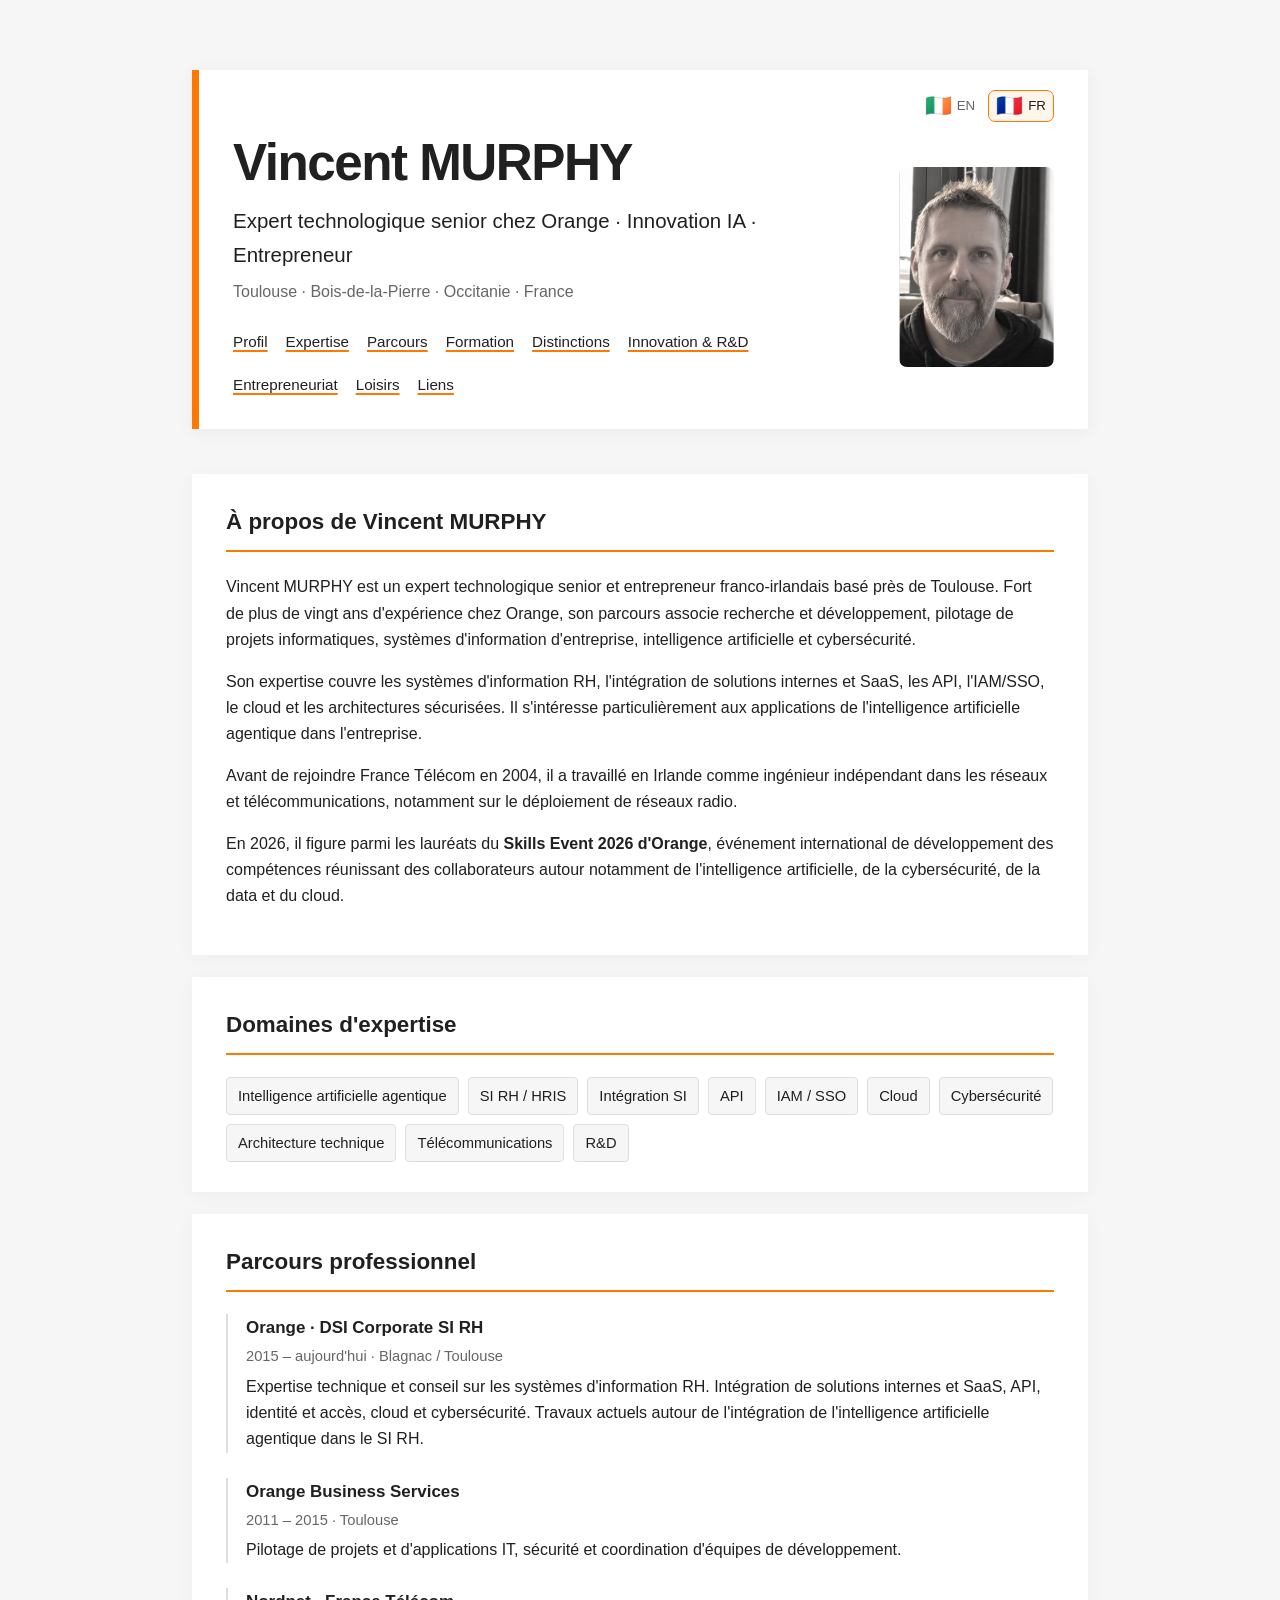
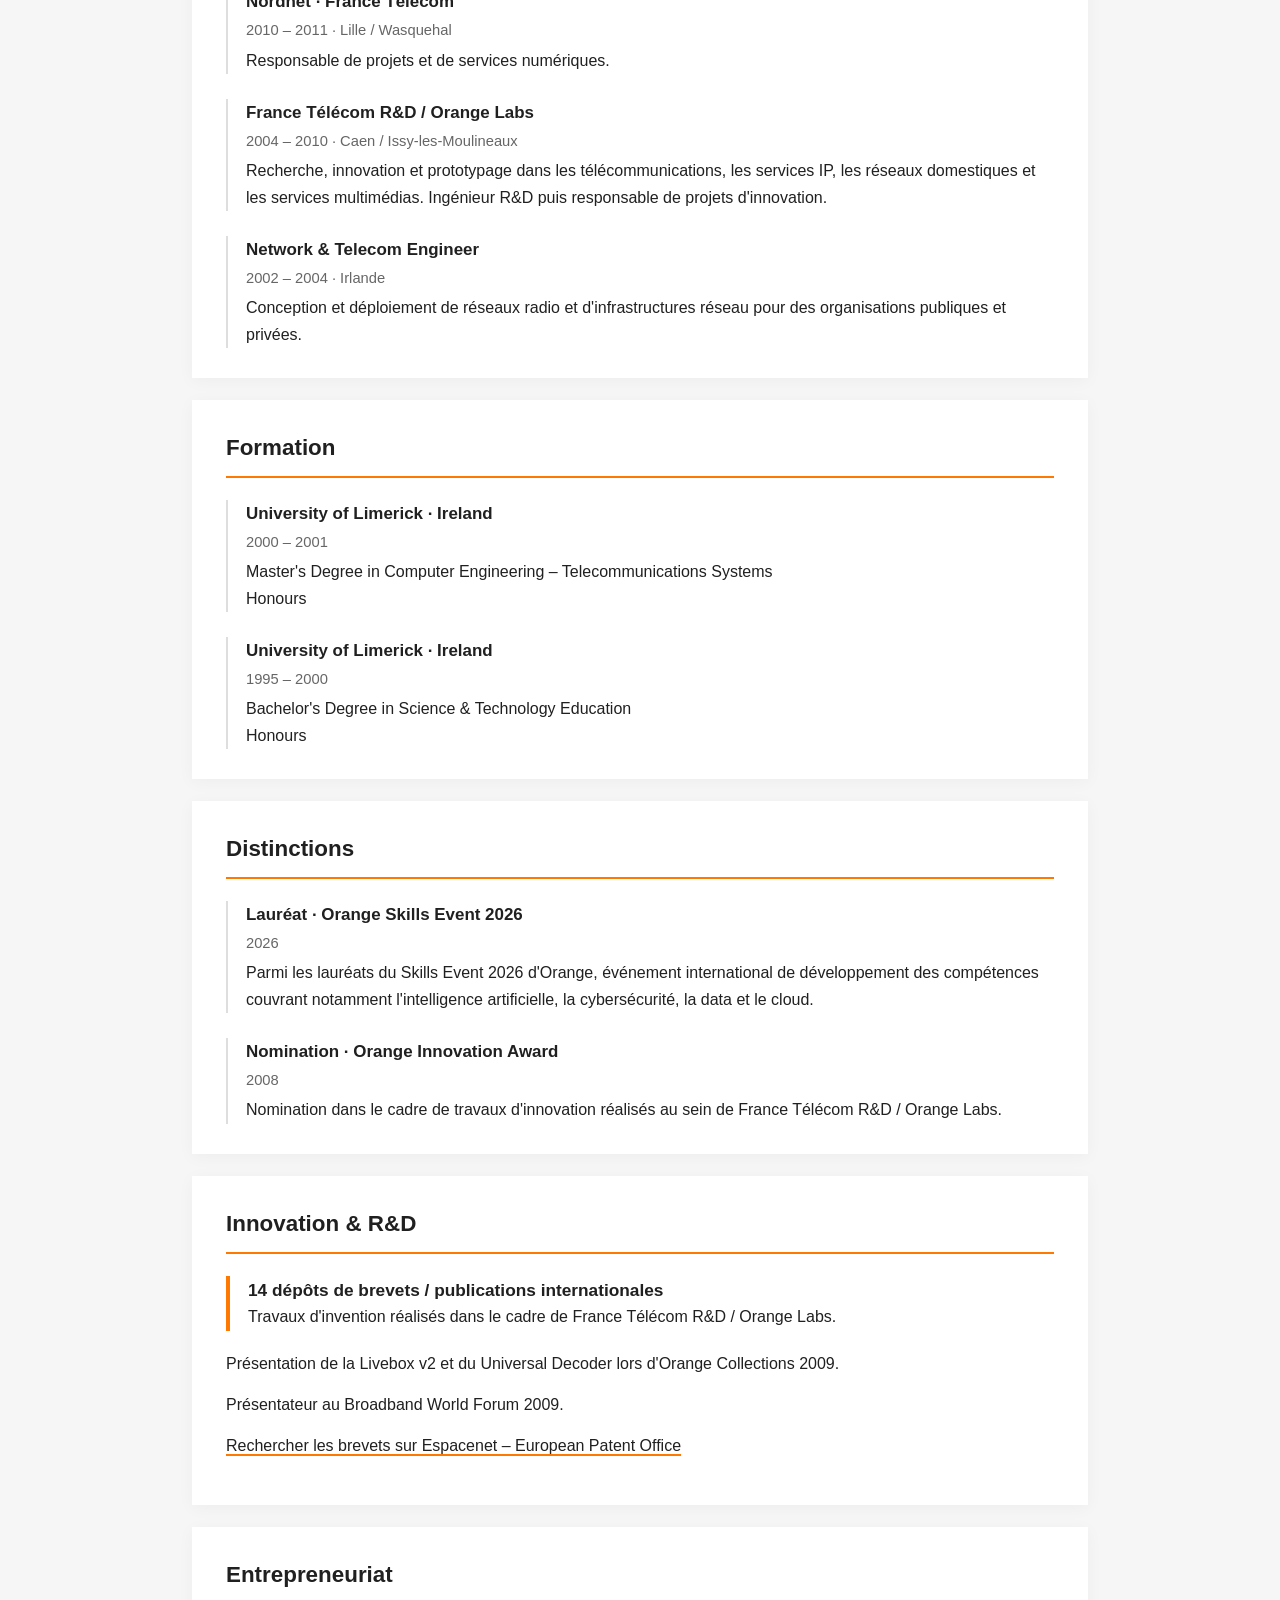
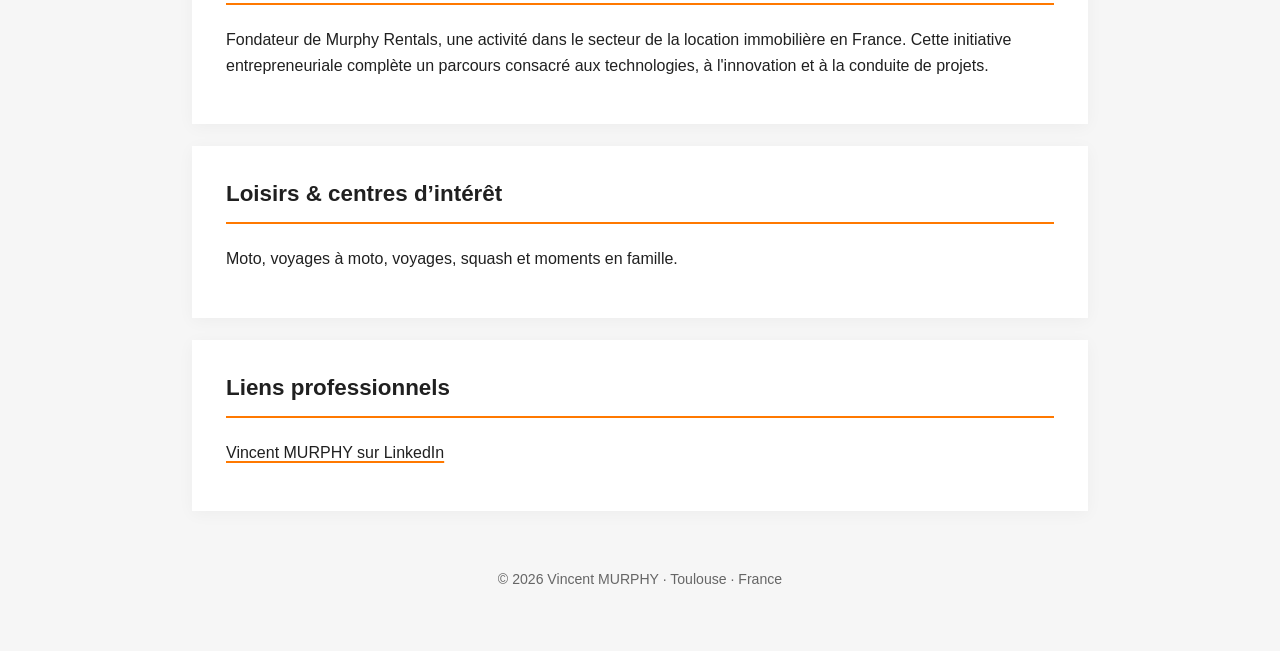
==== index.html @ 42b3a2ad "Update fmt.Println message from 'Hello' to 'Goodbye'" ====
<!DOCTYPE html>
<html lang="fr">
<head>
<meta charset="UTF-8">
<meta name="viewport" content="width=device-width, initial-scale=1.0">
<title>Vincent MURPHY | Expert technologique senior, innovation IA & entrepreneuriat</title>
<meta name="description" content="Vincent Murphy, expert technologique senior franco-irlandais chez Orange, spécialisé en IA, cybersécurité, SI RH et innovation. Fondateur de Murphy Rentals, près de Toulouse.">
<meta name="author" content="Vincent MURPHY">
<meta name="robots" content="index, follow">
<link rel="canonical" href="https://vincent-murphy.github.io/">
<meta property="og:type" content="profile">
<meta property="og:title" content="Vincent MURPHY | Expert technologique senior, innovateur IA & entrepreneur">
<meta property="og:description" content="Plus de 20 ans chez Orange : R&D, SI d'entreprise, intelligence artificielle, cybersécurité. Fondateur de Murphy Rentals.">
<meta property="og:url" content="https://vincent-murphy.github.io/">
<meta property="og:image" content="https://vincent-murphy.github.io/vincent-murphy.jpg">
<meta property="og:image:alt" content="Vincent MURPHY">
<meta property="og:locale" content="fr_FR">
<meta property="og:locale:alternate" content="en_IE">
<script type="application/ld+json">
{
  "@context":"https://schema.org",
  "@type":"ProfilePage",
  "url":"https://vincent-murphy.github.io/",
  "name":"Vincent MURPHY – Profil professionnel",
  "inLanguage":["fr","en"],
  "mainEntity":{
    "@type":"Person",
    "name":"Vincent MURPHY",
    "url":"https://vincent-murphy.github.io/",
    "image":"https://vincent-murphy.github.io/vincent-murphy.jpg",
    "description":"Expert technologique senior franco-irlandais chez Orange, spécialisé en systèmes d'information RH, IA et cybersécurité ; fondateur de Murphy Rentals.",
    "jobTitle":"Senior Expert IT – HR Information Systems",
    "worksFor":{"@type":"Organization","name":"Orange","url":"https://www.orange.com/"},
    "alumniOf":{"@type":"CollegeOrUniversity","name":"University of Limerick","url":"https://www.ul.ie/"},
    "knowsAbout":["HR Information Systems","Artificial Intelligence","Agentic AI","Cybersecurity","Identity and Access Management","Single Sign-On","Cloud","Systems Integration","Telecommunications","Research and Development","Entrepreneurship"],
    "homeLocation":{"@type":"Place","name":"Bois-de-la-Pierre, Haute-Garonne, France"},
    "sameAs":["https://www.linkedin.com/in/vincent-murphy-orange/"]
  }
}
</script>
<style>
:root{--orange:#ff7900;--text:#202020;--muted:#666;--light:#f6f6f6;--border:#dedede;--white:#fff}
*{box-sizing:border-box}html{scroll-behavior:smooth}body{margin:0;font-family:-apple-system,BlinkMacSystemFont,"Segoe UI",Roboto,Arial,Helvetica,sans-serif;color:var(--text);background:var(--light);line-height:1.65}
.page{max-width:960px;margin:0 auto;padding:70px 32px 50px}header{background:var(--white);border-left:7px solid var(--orange);padding:20px 34px 32px;margin-bottom:45px;box-shadow:0 3px 16px rgba(0,0,0,.05)}
.header-content{display:flex;align-items:center;justify-content:space-between;gap:35px}.header-text{flex:1}.profile-photo{width:155px;height:200px;object-fit:cover;object-position:center;border-radius:8px;flex-shrink:0}
h1{margin:0;font-size:3.2rem;line-height:1.05;letter-spacing:-1.5px}.headline{margin-top:15px;font-size:1.28rem;font-weight:500}.location{margin-top:7px;color:var(--muted)}nav{margin-top:24px;display:flex;flex-wrap:wrap;gap:18px}nav a{font-size:.95rem}
section{background:var(--white);padding:30px 34px;margin:22px 0;box-shadow:0 3px 16px rgba(0,0,0,.04)}h2{margin-top:0;margin-bottom:22px;font-size:1.4rem;border-bottom:2px solid var(--orange);padding-bottom:9px}p{margin:0 0 15px}
.timeline-item{margin:0 0 25px;padding-left:18px;border-left:2px solid var(--border)}.timeline-item:last-child{margin-bottom:0}.timeline-item strong{display:block;font-size:1.06rem}.date{display:block;color:var(--muted);font-size:.92rem;margin:2px 0 5px}
.tags{display:flex;flex-wrap:wrap;gap:9px}.tag{background:var(--light);border:1px solid var(--border);padding:6px 11px;border-radius:4px;font-size:.92rem}.highlight{border-left:4px solid var(--orange);padding-left:18px;margin:20px 0}.highlight strong{font-size:1.08rem}
a{color:var(--text);text-decoration:underline;text-decoration-color:var(--orange);text-decoration-thickness:2px;text-underline-offset:3px}a:hover{color:#000}footer{text-align:center;color:var(--muted);font-size:.88rem;padding:35px 0 10px}
.language-switch{display:flex;justify-content:flex-end;gap:5px;align-items:center;margin-bottom:14px}.language-switch button{border:1px solid transparent;background:transparent;border-radius:7px;padding:4px 7px;cursor:pointer;font:600 .82rem/1.5 inherit;color:var(--muted);display:flex;align-items:center;gap:5px}.language-switch button:hover{background:var(--light)}.language-switch button[aria-pressed="true"]{border-color:var(--orange);background:#fff5eb;color:var(--text)}.language-switch .flag{font-size:1.35rem;line-height:1}.language-switch button:focus-visible{outline:2px solid var(--orange);outline-offset:2px}
@media(max-width:650px){.page{padding:30px 16px}header,section{padding:25px 22px}header{padding-top:16px}.header-content{flex-direction:column-reverse;align-items:flex-start}.profile-photo{width:120px;height:155px}h1{font-size:2.35rem}.headline{font-size:1.08rem}}
</style>
</head>
<body>
<div class="page">
<header>
<div class="language-switch" role="group" aria-label="Language / Langue">
<button type="button" data-lang-button="en" aria-label="Switch to English" aria-pressed="false"><span class="flag" aria-hidden="true">🇮🇪</span> EN</button>
<button type="button" data-lang-button="fr" aria-label="Passer en français" aria-pressed="true"><span class="flag" aria-hidden="true">🇫🇷</span> FR</button>
</div>
<div class="header-content"><div class="header-text">
<h1>Vincent MURPHY</h1>
<div class="headline" data-i18n="headline">Expert technologique senior chez Orange · Innovation IA · Entrepreneur</div>
<div class="location">Toulouse · Bois-de-la-Pierre · Occitanie · France</div>
<nav aria-label="Main navigation">
<a href="#profil" data-i18n="navProfile">Profil</a><a href="#expertise" data-i18n="navExpertise">Expertise</a><a href="#parcours" data-i18n="navCareer">Parcours</a><a href="#formation" data-i18n="navEducation">Formation</a><a href="#distinctions" data-i18n="navAwards">Distinctions</a><a href="#innovation" data-i18n="navInnovation">Innovation &amp; R&amp;D</a><a href="#entrepreneuriat" data-i18n="navEntrepreneur">Entrepreneuriat</a><a href="#loisirs" data-i18n="navHobbies">Loisirs</a><a href="#liens" data-i18n="navLinks">Liens</a>
</nav></div><img src="vincent-murphy.jpg" alt="Vincent MURPHY" class="profile-photo" width="155" height="200"></div>
</header>
<section id="profil"><h2 data-i18n="profileTitle">À propos de Vincent MURPHY</h2>
<p data-i18n="profile1">Vincent MURPHY est un expert technologique senior et entrepreneur franco-irlandais basé près de Toulouse. Fort de plus de vingt ans d'expérience chez Orange, son parcours associe recherche et développement, pilotage de projets informatiques, systèmes d'information d'entreprise, intelligence artificielle et cybersécurité.</p>
<p data-i18n="profile2">Son expertise couvre les systèmes d'information RH, l'intégration de solutions internes et SaaS, les API, l'IAM/SSO, le cloud et les architectures sécurisées. Il s'intéresse particulièrement aux applications de l'intelligence artificielle agentique dans l'entreprise.</p>
<p data-i18n="profile3">Avant de rejoindre France Télécom en 2004, il a travaillé en Irlande comme ingénieur indépendant dans les réseaux et télécommunications, notamment sur le déploiement de réseaux radio.</p>
<p data-i18n="profile4">En 2026, il figure parmi les lauréats du <strong>Skills Event 2026 d'Orange</strong>, événement international de développement des compétences réunissant des collaborateurs autour notamment de l'intelligence artificielle, de la cybersécurité, de la data et du cloud.</p>
</section>
<section id="expertise"><h2 data-i18n="expertiseTitle">Domaines d'expertise</h2><div class="tags"><span class="tag" data-i18n="tagAI">Intelligence artificielle agentique</span><span class="tag">SI RH / HRIS</span><span class="tag" data-i18n="tagIntegration">Intégration SI</span><span class="tag">API</span><span class="tag">IAM / SSO</span><span class="tag">Cloud</span><span class="tag" data-i18n="tagCyber">Cybersécurité</span><span class="tag" data-i18n="tagArchitecture">Architecture technique</span><span class="tag" data-i18n="tagTelecom">Télécommunications</span><span class="tag">R&amp;D</span></div></section>
<section id="parcours"><h2 data-i18n="careerTitle">Parcours professionnel</h2>
<div class="timeline-item"><strong>Orange · DSI Corporate SI RH</strong><span class="date" data-i18n="job1Date">2015 – aujourd'hui · Blagnac / Toulouse</span><span data-i18n="job1">Expertise technique et conseil sur les systèmes d'information RH. Intégration de solutions internes et SaaS, API, identité et accès, cloud et cybersécurité. Travaux actuels autour de l'intégration de l'intelligence artificielle agentique dans le SI RH.</span></div>
<div class="timeline-item"><strong>Orange Business Services</strong><span class="date">2011 – 2015 · Toulouse</span><span data-i18n="job2">Pilotage de projets et d'applications IT, sécurité et coordination d'équipes de développement.</span></div>
<div class="timeline-item"><strong>Nordnet · France Télécom</strong><span class="date">2010 – 2011 · Lille / Wasquehal</span><span data-i18n="job3">Responsable de projets et de services numériques.</span></div>
<div class="timeline-item"><strong>France Télécom R&amp;D / Orange Labs</strong><span class="date">2004 – 2010 · Caen / Issy-les-Moulineaux</span><span data-i18n="job4">Recherche, innovation et prototypage dans les télécommunications, les services IP, les réseaux domestiques et les services multimédias. Ingénieur R&amp;D puis responsable de projets d'innovation.</span></div>
<div class="timeline-item"><strong>Network &amp; Telecom Engineer</strong><span class="date" data-i18n="job5Date">2002 – 2004 · Irlande</span><span data-i18n="job5">Conception et déploiement de réseaux radio et d'infrastructures réseau pour des organisations publiques et privées.</span></div>
</section>
<section id="formation"><h2 data-i18n="educationTitle">Formation</h2><div class="timeline-item"><strong>University of Limerick · Ireland</strong><span class="date">2000 – 2001</span>Master's Degree in Computer Engineering – Telecommunications Systems<br>Honours</div><div class="timeline-item"><strong>University of Limerick · Ireland</strong><span class="date">1995 – 2000</span>Bachelor's Degree in Science &amp; Technology Education<br>Honours</div></section>
<section id="distinctions"><h2 data-i18n="awardsTitle">Distinctions</h2><div class="timeline-item"><strong data-i18n="award1Title">Lauréat · Orange Skills Event 2026</strong><span class="date">2026</span><span data-i18n="award1">Parmi les lauréats du Skills Event 2026 d'Orange, événement international de développement des compétences couvrant notamment l'intelligence artificielle, la cybersécurité, la data et le cloud.</span></div><div class="timeline-item"><strong data-i18n="award2Title">Nomination · Orange Innovation Award</strong><span class="date">2008</span><span data-i18n="award2">Nomination dans le cadre de travaux d'innovation réalisés au sein de France Télécom R&amp;D / Orange Labs.</span></div></section>
<section id="innovation"><h2 data-i18n="innovationTitle">Innovation &amp; R&amp;D</h2><div class="highlight"><strong data-i18n="patentTitle">14 dépôts de brevets / publications internationales</strong><p data-i18n="patentText">Travaux d'invention réalisés dans le cadre de France Télécom R&amp;D / Orange Labs.</p></div><p data-i18n="innovation1">Présentation de la Livebox v2 et du Universal Decoder lors d'Orange Collections 2009.</p><p data-i18n="innovation2">Présentateur au Broadband World Forum 2009.</p><p><a href="https://worldwide.espacenet.com/" target="_blank" rel="noopener noreferrer" data-i18n="patentLink">Rechercher les brevets sur Espacenet – European Patent Office</a></p></section>
<section id="entrepreneuriat"><h2 data-i18n="entrepreneurTitle">Entrepreneuriat</h2><p data-i18n="entrepreneurText">Fondateur de Murphy Rentals, une activité dans le secteur de la location immobilière en France. Cette initiative entrepreneuriale complète un parcours consacré aux technologies, à l'innovation et à la conduite de projets.</p></section>
<section id="loisirs"><h2 data-i18n="hobbiesTitle">Loisirs &amp; centres d’intérêt</h2><p data-i18n="hobbiesText">Moto, voyages à moto, voyages, squash et moments en famille.</p></section>
<section id="liens"><h2 data-i18n="linksTitle">Liens professionnels</h2><p><a href="https://www.linkedin.com/in/vincent-murphy-orange/" target="_blank" rel="me noopener noreferrer" data-i18n="linkedin">Vincent MURPHY sur LinkedIn</a></p></section>
<footer>© 2026 Vincent MURPHY · Toulouse · France</footer>
</div>
<script>
const translations={
fr:{
pageTitle:"Vincent MURPHY | Expert technologique senior, innovation IA & entrepreneuriat",description:"Vincent Murphy, expert technologique senior franco-irlandais chez Orange, spécialisé en IA, cybersécurité, SI RH et innovation. Fondateur de Murphy Rentals, près de Toulouse.",
headline:"Expert technologique senior chez Orange · Innovation IA · Entrepreneur",navProfile:"Profil",navExpertise:"Expertise",navCareer:"Parcours",navEducation:"Formation",navAwards:"Distinctions",navInnovation:"Innovation & R&D",navEntrepreneur:"Entrepreneuriat",navHobbies:"Loisirs",navLinks:"Liens",
profileTitle:"À propos de Vincent MURPHY",profile1:"Vincent MURPHY est un expert technologique senior et entrepreneur franco-irlandais basé près de Toulouse. Fort de plus de vingt ans d'expérience chez Orange, son parcours associe recherche et développement, pilotage de projets informatiques, systèmes d'information d'entreprise, intelligence artificielle et cybersécurité.",profile2:"Son expertise couvre les systèmes d'information RH, l'intégration de solutions internes et SaaS, les API, l'IAM/SSO, le cloud et les architectures sécurisées. Il s'intéresse particulièrement aux applications de l'intelligence artificielle agentique dans l'entreprise.",profile3:"Avant de rejoindre France Télécom en 2004, il a travaillé en Irlande comme ingénieur indépendant dans les réseaux et télécommunications, notamment sur le déploiement de réseaux radio.",profile4:"En 2026, il figure parmi les lauréats du <strong>Skills Event 2026 d'Orange</strong>, événement international de développement des compétences réunissant des collaborateurs autour notamment de l'intelligence artificielle, de la cybersécurité, de la data et du cloud.",
expertiseTitle:"Domaines d'expertise",tagAI:"Intelligence artificielle agentique",tagIntegration:"Intégration SI",tagCyber:"Cybersécurité",tagArchitecture:"Architecture technique",tagTelecom:"Télécommunications",
careerTitle:"Parcours professionnel",job1Date:"2015 – aujourd'hui · Blagnac / Toulouse",job1:"Expertise technique et conseil sur les systèmes d'information RH. Intégration de solutions internes et SaaS, API, identité et accès, cloud et cybersécurité. Travaux actuels autour de l'intégration de l'intelligence artificielle agentique dans le SI RH.",job2:"Pilotage de projets et d'applications IT, sécurité et coordination d'équipes de développement.",job3:"Responsable de projets et de services numériques.",job4:"Recherche, innovation et prototypage dans les télécommunications, les services IP, les réseaux domestiques et les services multimédias. Ingénieur R&D puis responsable de projets d'innovation.",job5Date:"2002 – 2004 · Irlande",job5:"Conception et déploiement de réseaux radio et d'infrastructures réseau pour des organisations publiques et privées.",
educationTitle:"Formation",awardsTitle:"Distinctions",award1Title:"Lauréat · Orange Skills Event 2026",award1:"Parmi les lauréats du Skills Event 2026 d'Orange, événement international de développement des compétences couvrant notamment l'intelligence artificielle, la cybersécurité, la data et le cloud.",award2Title:"Nomination · Orange Innovation Award",award2:"Nomination dans le cadre de travaux d'innovation réalisés au sein de France Télécom R&D / Orange Labs.",innovationTitle:"Innovation & R&D",patentTitle:"14 dépôts de brevets / publications internationales",patentText:"Travaux d'invention réalisés dans le cadre de France Télécom R&D / Orange Labs.",innovation1:"Présentation de la Livebox v2 et du Universal Decoder lors d'Orange Collections 2009.",innovation2:"Présentateur au Broadband World Forum 2009.",patentLink:"Rechercher les brevets sur Espacenet – European Patent Office",entrepreneurTitle:"Entrepreneuriat",entrepreneurText:"Fondateur de Murphy Rentals, une activité dans le secteur de la location immobilière en France. Cette initiative entrepreneuriale complète un parcours consacré aux technologies, à l'innovation et à la conduite de projets.",hobbiesTitle:"Loisirs & centres d’intérêt",hobbiesText:"Moto, voyages à moto, voyages, squash et moments en famille.",linksTitle:"Liens professionnels",linkedin:"Vincent MURPHY sur LinkedIn"
},
en:{
pageTitle:"Vincent MURPHY | Senior Technology Expert, AI Innovator & Entrepreneur",description:"Vincent Murphy, Franco-Irish senior technology expert at Orange, specialising in AI, cybersecurity, enterprise HR systems and innovation. Founder of Murphy Rentals near Toulouse, France.",
headline:"Senior Technology Expert at Orange · AI Innovator · Entrepreneur",navProfile:"Profile",navExpertise:"Expertise",navCareer:"Career",navEducation:"Education",navAwards:"Awards",navInnovation:"Innovation & R&D",navEntrepreneur:"Entrepreneurship",navHobbies:"Hobbies",navLinks:"Links",
profileTitle:"About Vincent MURPHY",profile1:"Vincent MURPHY is a Franco-Irish senior technology expert and entrepreneur based near Toulouse, France. With over 20 years of experience at Orange, his career spans research and development, IT project leadership, enterprise information systems, artificial intelligence and cybersecurity.",profile2:"His expertise covers HR information systems, internal and SaaS integrations, APIs, IAM/SSO, cloud and secure architectures. He has a particular interest in enterprise applications of agentic artificial intelligence.",profile3:"Before joining France Télécom in 2004, he worked in Ireland as an independent network and telecommunications engineer, notably deploying radio networks.",profile4:"In 2026, he was among the award recipients at <strong>Orange's Skills Event 2026</strong>, an international skills development event focused on areas including artificial intelligence, cybersecurity, data and cloud technologies.",
expertiseTitle:"Areas of expertise",tagAI:"Agentic artificial intelligence",tagIntegration:"Systems integration",tagCyber:"Cybersecurity",tagArchitecture:"Technical architecture",tagTelecom:"Telecommunications",
careerTitle:"Professional experience",job1Date:"2015 – present · Blagnac / Toulouse",job1:"Technical expertise and consulting in HR information systems. Integration of internal and SaaS solutions, APIs, identity and access management, cloud and cybersecurity. Current work focuses on integrating agentic artificial intelligence into HR information systems.",job2:"Management of IT projects and applications, security and coordination of development teams.",job3:"Management of digital projects and services.",job4:"Research, innovation and prototyping in telecommunications, IP services, home networks and multimedia services. R&D engineer, then innovation project manager.",job5Date:"2002 – 2004 · Ireland",job5:"Design and deployment of radio networks and network infrastructure for public- and private-sector organisations.",
educationTitle:"Education",awardsTitle:"Awards and recognition",award1Title:"Award recipient · Orange Skills Event 2026",award1:"Among the award recipients at Orange Skills Event 2026, an international skills development event covering artificial intelligence, cybersecurity, data and cloud technologies.",award2Title:"Nominee · Orange Innovation Award",award2:"Nominated for innovation work carried out at France Télécom R&D / Orange Labs.",innovationTitle:"Innovation & R&D",patentTitle:"14 patent filings / international publications",patentText:"Invention work undertaken at France Télécom R&D / Orange Labs.",innovation1:"Presented Livebox v2 and the Universal Decoder at Orange Collections 2009.",innovation2:"Presenter at Broadband World Forum 2009.",patentLink:"Search patents on Espacenet – European Patent Office",entrepreneurTitle:"Entrepreneurship",entrepreneurText:"Founder of Murphy Rentals, a property rental business in France. This entrepreneurial initiative complements a career in technology, innovation and project leadership.",hobbiesTitle:"Hobbies & Interests",hobbiesText:"Motorcycling, motorcycle touring, travel, squash and family time.",linksTitle:"Professional links",linkedin:"Vincent MURPHY on LinkedIn"
}};
function setLanguage(lang){if(!Object.prototype.hasOwnProperty.call(translations,lang))lang='fr';const t=translations[lang];document.documentElement.lang=lang;document.title=t.pageTitle;document.querySelector('meta[name="description"]').setAttribute('content',t.description);document.querySelector('meta[property="og:title"]').setAttribute('content',t.pageTitle);document.querySelector('meta[property="og:description"]').setAttribute('content',t.description);document.querySelector('meta[property="og:locale"]').setAttribute('content',lang==='fr'?'fr_FR':'en_IE');document.querySelectorAll('[data-i18n]').forEach(el=>{const key=el.dataset.i18n;if(Object.prototype.hasOwnProperty.call(t,key)){if(key==='profile4')el.innerHTML=t[key];else el.textContent=t[key]}});document.querySelectorAll('[data-lang-button]').forEach(button=>button.setAttribute('aria-pressed',String(button.dataset.langButton===lang)));try{localStorage.setItem('vincent-site-language',lang)}catch(_){}}
document.querySelectorAll('[data-lang-button]').forEach(button=>button.addEventListener('click',()=>setLanguage(button.dataset.langButton)));
let savedLanguage='fr';try{savedLanguage=localStorage.getItem('vincent-site-language')||'fr'}catch(_){}setLanguage(savedLanguage);
</script>
</body>
</html>
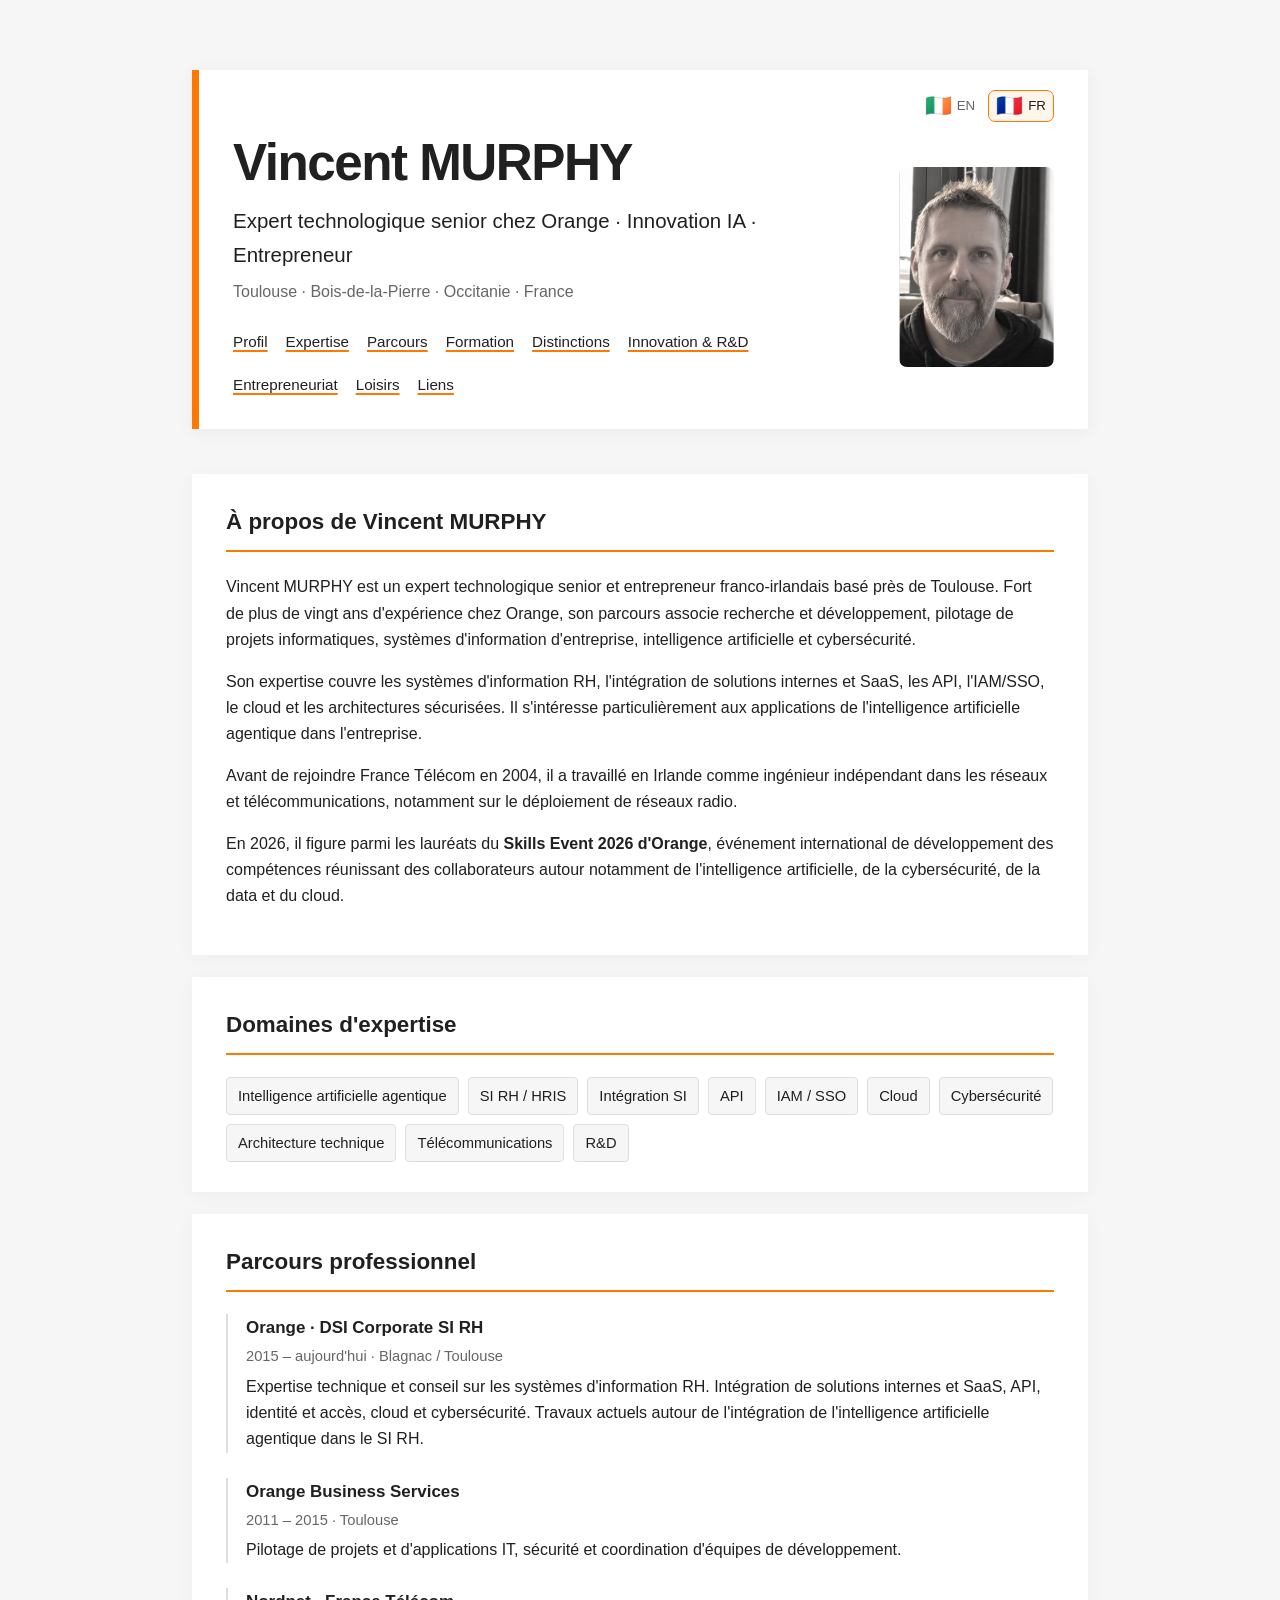
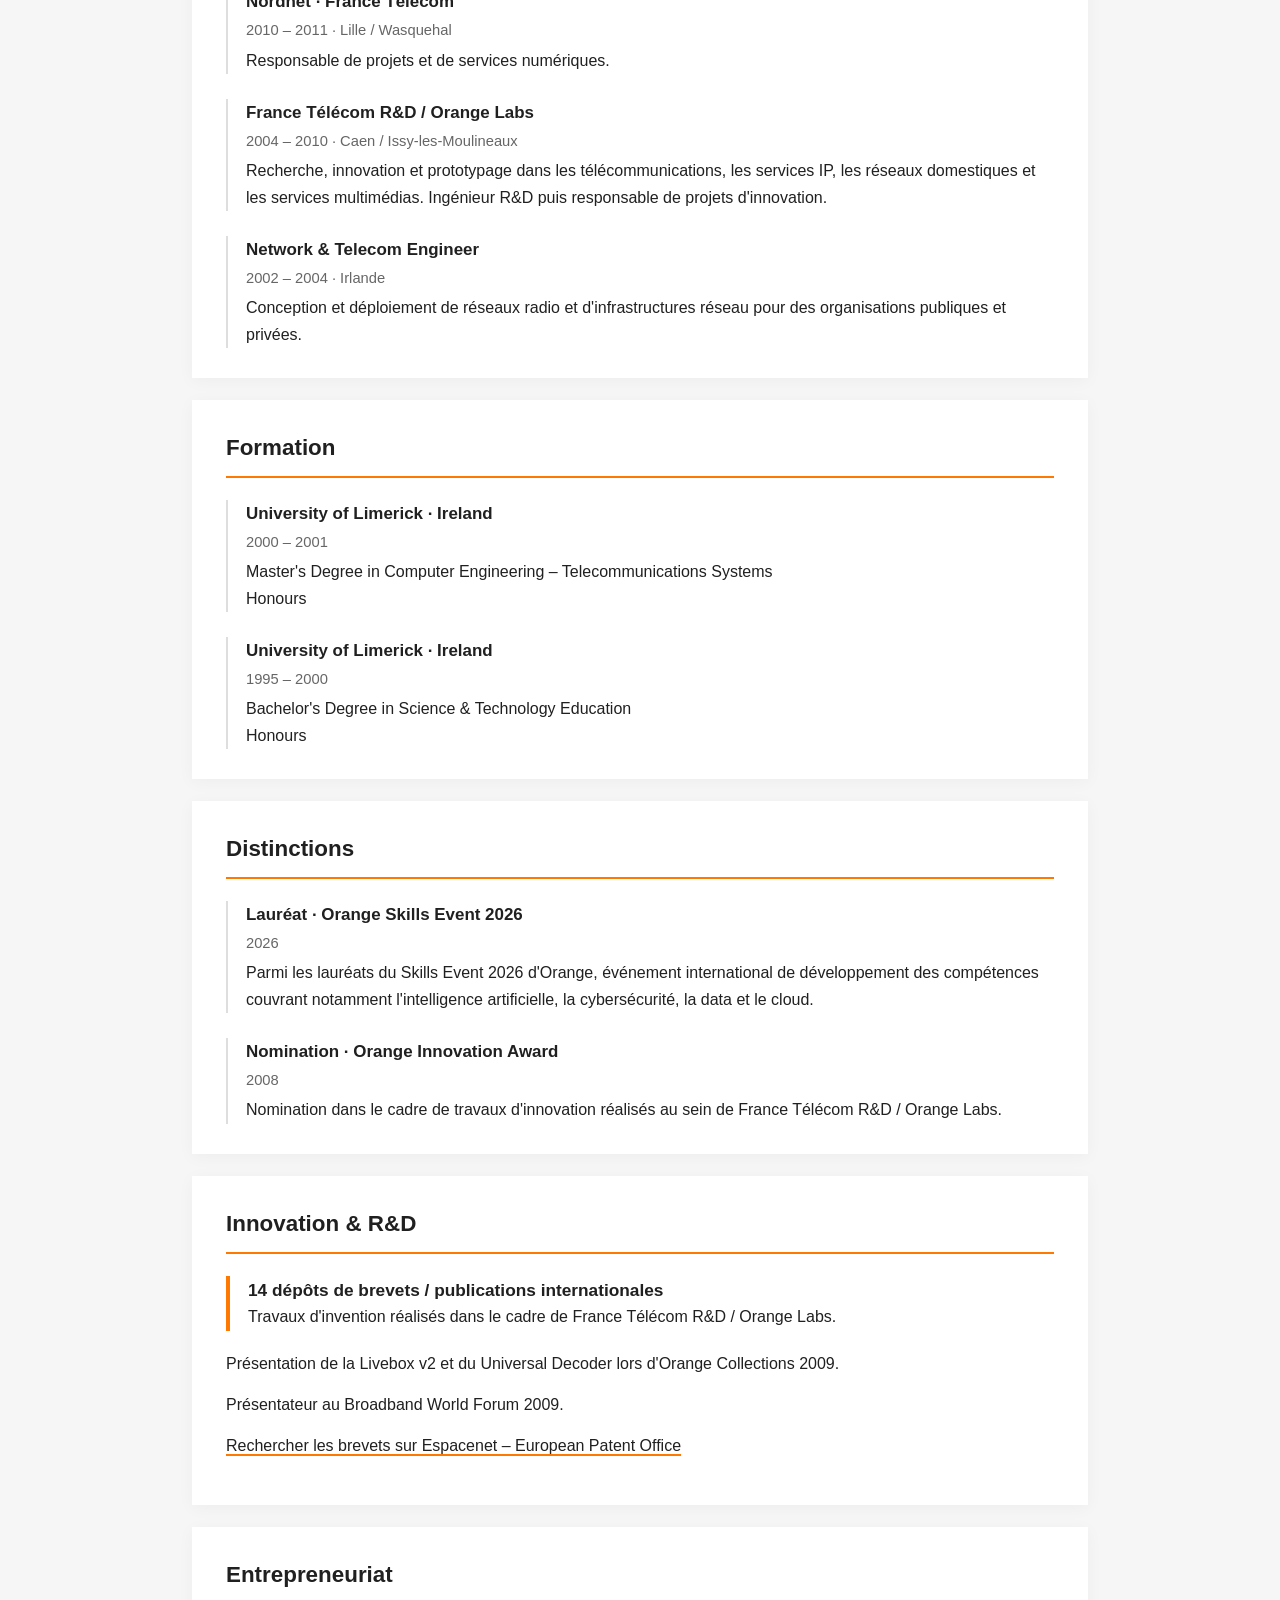
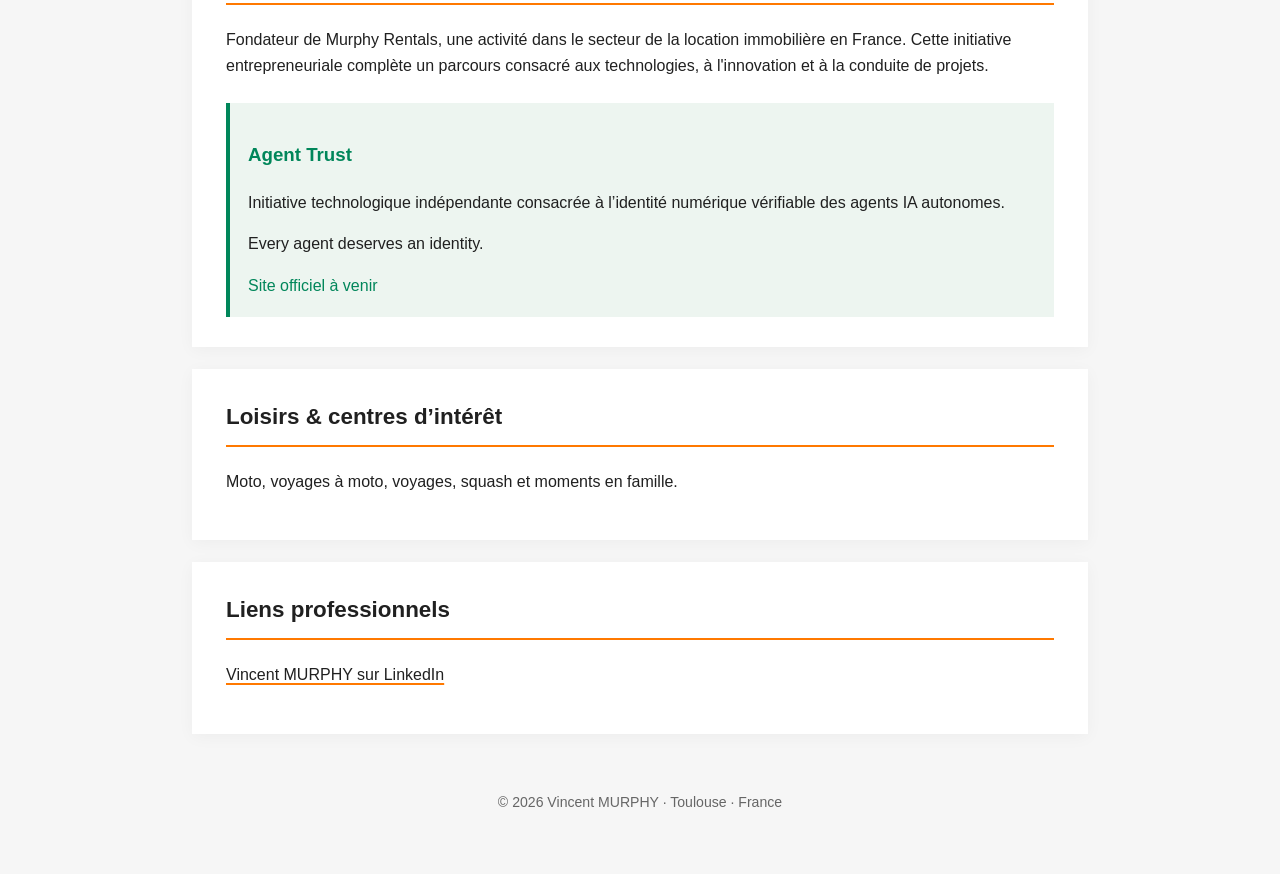
==== commit 744ed497: "Publish bilingual Agent Trust entrepreneurship introduction" ====
--- a/index.html
+++ b/index.html
@@ -84,14 +84,14 @@
 <section id="formation"><h2 data-i18n="educationTitle">Formation</h2><div class="timeline-item"><strong>University of Limerick · Ireland</strong><span class="date">2000 – 2001</span>Master's Degree in Computer Engineering – Telecommunications Systems<br>Honours</div><div class="timeline-item"><strong>University of Limerick · Ireland</strong><span class="date">1995 – 2000</span>Bachelor's Degree in Science &amp; Technology Education<br>Honours</div></section>
 <section id="distinctions"><h2 data-i18n="awardsTitle">Distinctions</h2><div class="timeline-item"><strong data-i18n="award1Title">Lauréat · Orange Skills Event 2026</strong><span class="date">2026</span><span data-i18n="award1">Parmi les lauréats du Skills Event 2026 d'Orange, événement international de développement des compétences couvrant notamment l'intelligence artificielle, la cybersécurité, la data et le cloud.</span></div><div class="timeline-item"><strong data-i18n="award2Title">Nomination · Orange Innovation Award</strong><span class="date">2008</span><span data-i18n="award2">Nomination dans le cadre de travaux d'innovation réalisés au sein de France Télécom R&amp;D / Orange Labs.</span></div></section>
 <section id="innovation"><h2 data-i18n="innovationTitle">Innovation &amp; R&amp;D</h2><div class="highlight"><strong data-i18n="patentTitle">14 dépôts de brevets / publications internationales</strong><p data-i18n="patentText">Travaux d'invention réalisés dans le cadre de France Télécom R&amp;D / Orange Labs.</p></div><p data-i18n="innovation1">Présentation de la Livebox v2 et du Universal Decoder lors d'Orange Collections 2009.</p><p data-i18n="innovation2">Présentateur au Broadband World Forum 2009.</p><p><a href="https://worldwide.espacenet.com/" target="_blank" rel="noopener noreferrer" data-i18n="patentLink">Rechercher les brevets sur Espacenet – European Patent Office</a></p></section>
-<section id="entrepreneuriat"><h2 data-i18n="entrepreneurTitle">Entrepreneuriat</h2><p data-i18n="entrepreneurText">Fondateur de Murphy Rentals, une activité dans le secteur de la location immobilière en France. Cette initiative entrepreneuriale complète un parcours consacré aux technologies, à l'innovation et à la conduite de projets.</p></section>
+<section id="entrepreneuriat"><h2 data-i18n="entrepreneurTitle">Entrepreneuriat</h2><p data-i18n="entrepreneurText">Fondateur de Murphy Rentals, une activité dans le secteur de la location immobilière en France. Cette initiative entrepreneuriale complète un parcours consacré aux technologies, à l'innovation et à la conduite de projets.</p><div style="border-left:4px solid #00865a;padding:18px;margin-top:24px;background:#edf5f0"><h3 style="color:#00865a">Agent Trust</h3><p data-i18n="agentTrustText">Initiative technologique indépendante consacrée à l’identité numérique vérifiable des agents IA autonomes.</p><p>Every agent deserves an identity.</p><span style="color:#00865a" data-i18n="agentTrustLink">Site officiel à venir</span></div></section>
 <section id="loisirs"><h2 data-i18n="hobbiesTitle">Loisirs &amp; centres d’intérêt</h2><p data-i18n="hobbiesText">Moto, voyages à moto, voyages, squash et moments en famille.</p></section>
 <section id="liens"><h2 data-i18n="linksTitle">Liens professionnels</h2><p><a href="https://www.linkedin.com/in/vincent-murphy-orange/" target="_blank" rel="me noopener noreferrer" data-i18n="linkedin">Vincent MURPHY sur LinkedIn</a></p></section>
 <footer>© 2026 Vincent MURPHY · Toulouse · France</footer>
 </div>
 <script>
 const translations={
-fr:{
+fr:{agentTrustText:"Initiative technologique indépendante consacrée à l’identité numérique vérifiable des agents IA autonomes.",agentTrustLink:"Site officiel à venir",
 pageTitle:"Vincent MURPHY | Expert technologique senior, innovation IA & entrepreneuriat",description:"Vincent Murphy, expert technologique senior franco-irlandais chez Orange, spécialisé en IA, cybersécurité, SI RH et innovation. Fondateur de Murphy Rentals, près de Toulouse.",
 headline:"Expert technologique senior chez Orange · Innovation IA · Entrepreneur",navProfile:"Profil",navExpertise:"Expertise",navCareer:"Parcours",navEducation:"Formation",navAwards:"Distinctions",navInnovation:"Innovation & R&D",navEntrepreneur:"Entrepreneuriat",navHobbies:"Loisirs",navLinks:"Liens",
 profileTitle:"À propos de Vincent MURPHY",profile1:"Vincent MURPHY est un expert technologique senior et entrepreneur franco-irlandais basé près de Toulouse. Fort de plus de vingt ans d'expérience chez Orange, son parcours associe recherche et développement, pilotage de projets informatiques, systèmes d'information d'entreprise, intelligence artificielle et cybersécurité.",profile2:"Son expertise couvre les systèmes d'information RH, l'intégration de solutions internes et SaaS, les API, l'IAM/SSO, le cloud et les architectures sécurisées. Il s'intéresse particulièrement aux applications de l'intelligence artificielle agentique dans l'entreprise.",profile3:"Avant de rejoindre France Télécom en 2004, il a travaillé en Irlande comme ingénieur indépendant dans les réseaux et télécommunications, notamment sur le déploiement de réseaux radio.",profile4:"En 2026, il figure parmi les lauréats du <strong>Skills Event 2026 d'Orange</strong>, événement international de développement des compétences réunissant des collaborateurs autour notamment de l'intelligence artificielle, de la cybersécurité, de la data et du cloud.",
@@ -99,7 +99,7 @@
 careerTitle:"Parcours professionnel",job1Date:"2015 – aujourd'hui · Blagnac / Toulouse",job1:"Expertise technique et conseil sur les systèmes d'information RH. Intégration de solutions internes et SaaS, API, identité et accès, cloud et cybersécurité. Travaux actuels autour de l'intégration de l'intelligence artificielle agentique dans le SI RH.",job2:"Pilotage de projets et d'applications IT, sécurité et coordination d'équipes de développement.",job3:"Responsable de projets et de services numériques.",job4:"Recherche, innovation et prototypage dans les télécommunications, les services IP, les réseaux domestiques et les services multimédias. Ingénieur R&D puis responsable de projets d'innovation.",job5Date:"2002 – 2004 · Irlande",job5:"Conception et déploiement de réseaux radio et d'infrastructures réseau pour des organisations publiques et privées.",
 educationTitle:"Formation",awardsTitle:"Distinctions",award1Title:"Lauréat · Orange Skills Event 2026",award1:"Parmi les lauréats du Skills Event 2026 d'Orange, événement international de développement des compétences couvrant notamment l'intelligence artificielle, la cybersécurité, la data et le cloud.",award2Title:"Nomination · Orange Innovation Award",award2:"Nomination dans le cadre de travaux d'innovation réalisés au sein de France Télécom R&D / Orange Labs.",innovationTitle:"Innovation & R&D",patentTitle:"14 dépôts de brevets / publications internationales",patentText:"Travaux d'invention réalisés dans le cadre de France Télécom R&D / Orange Labs.",innovation1:"Présentation de la Livebox v2 et du Universal Decoder lors d'Orange Collections 2009.",innovation2:"Présentateur au Broadband World Forum 2009.",patentLink:"Rechercher les brevets sur Espacenet – European Patent Office",entrepreneurTitle:"Entrepreneuriat",entrepreneurText:"Fondateur de Murphy Rentals, une activité dans le secteur de la location immobilière en France. Cette initiative entrepreneuriale complète un parcours consacré aux technologies, à l'innovation et à la conduite de projets.",hobbiesTitle:"Loisirs & centres d’intérêt",hobbiesText:"Moto, voyages à moto, voyages, squash et moments en famille.",linksTitle:"Liens professionnels",linkedin:"Vincent MURPHY sur LinkedIn"
 },
-en:{
+en:{agentTrustText:"An independent technology initiative developing verifiable digital identity for autonomous AI agents.",agentTrustLink:"Corporate website coming soon",
 pageTitle:"Vincent MURPHY | Senior Technology Expert, AI Innovator & Entrepreneur",description:"Vincent Murphy, Franco-Irish senior technology expert at Orange, specialising in AI, cybersecurity, enterprise HR systems and innovation. Founder of Murphy Rentals near Toulouse, France.",
 headline:"Senior Technology Expert at Orange · AI Innovator · Entrepreneur",navProfile:"Profile",navExpertise:"Expertise",navCareer:"Career",navEducation:"Education",navAwards:"Awards",navInnovation:"Innovation & R&D",navEntrepreneur:"Entrepreneurship",navHobbies:"Hobbies",navLinks:"Links",
 profileTitle:"About Vincent MURPHY",profile1:"Vincent MURPHY is a Franco-Irish senior technology expert and entrepreneur based near Toulouse, France. With over 20 years of experience at Orange, his career spans research and development, IT project leadership, enterprise information systems, artificial intelligence and cybersecurity.",profile2:"His expertise covers HR information systems, internal and SaaS integrations, APIs, IAM/SSO, cloud and secure architectures. He has a particular interest in enterprise applications of agentic artificial intelligence.",profile3:"Before joining France Télécom in 2004, he worked in Ireland as an independent network and telecommunications engineer, notably deploying radio networks.",profile4:"In 2026, he was among the award recipients at <strong>Orange's Skills Event 2026</strong>, an international skills development event focused on areas including artificial intelligence, cybersecurity, data and cloud technologies.",
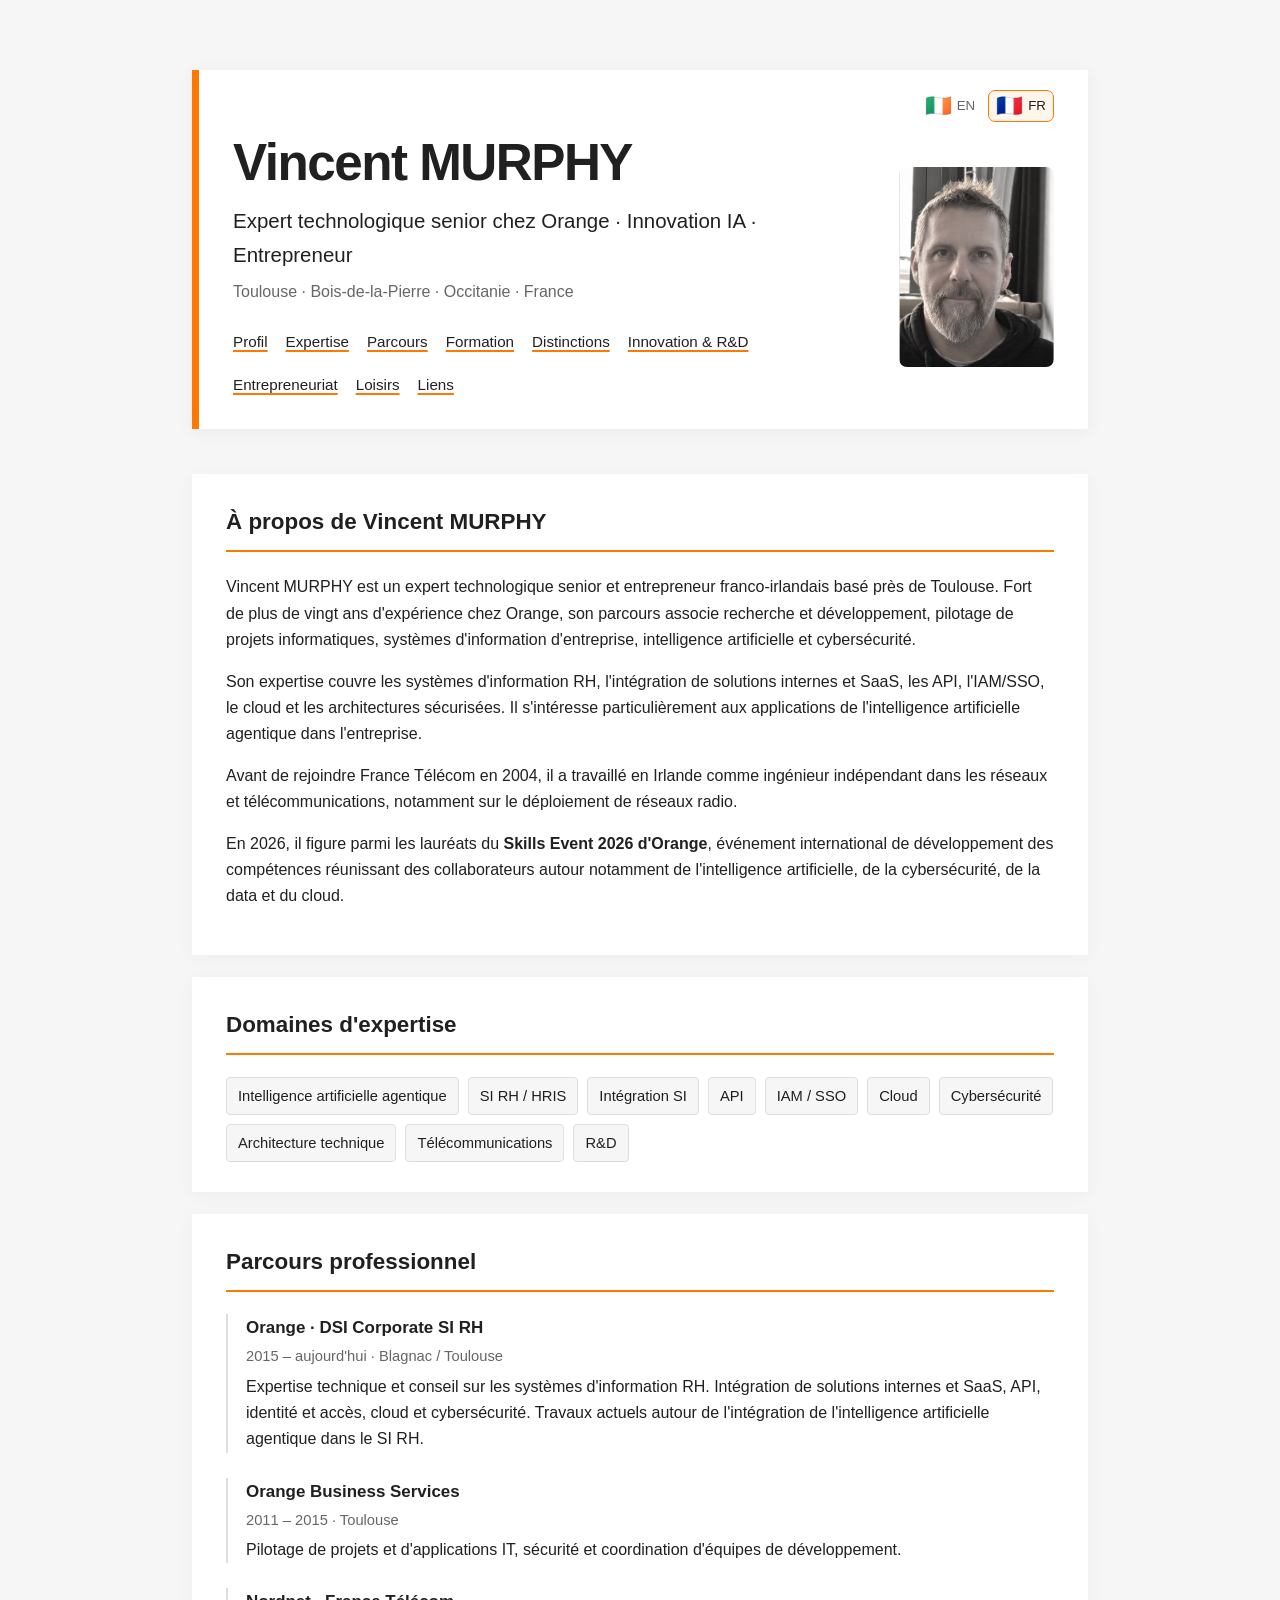
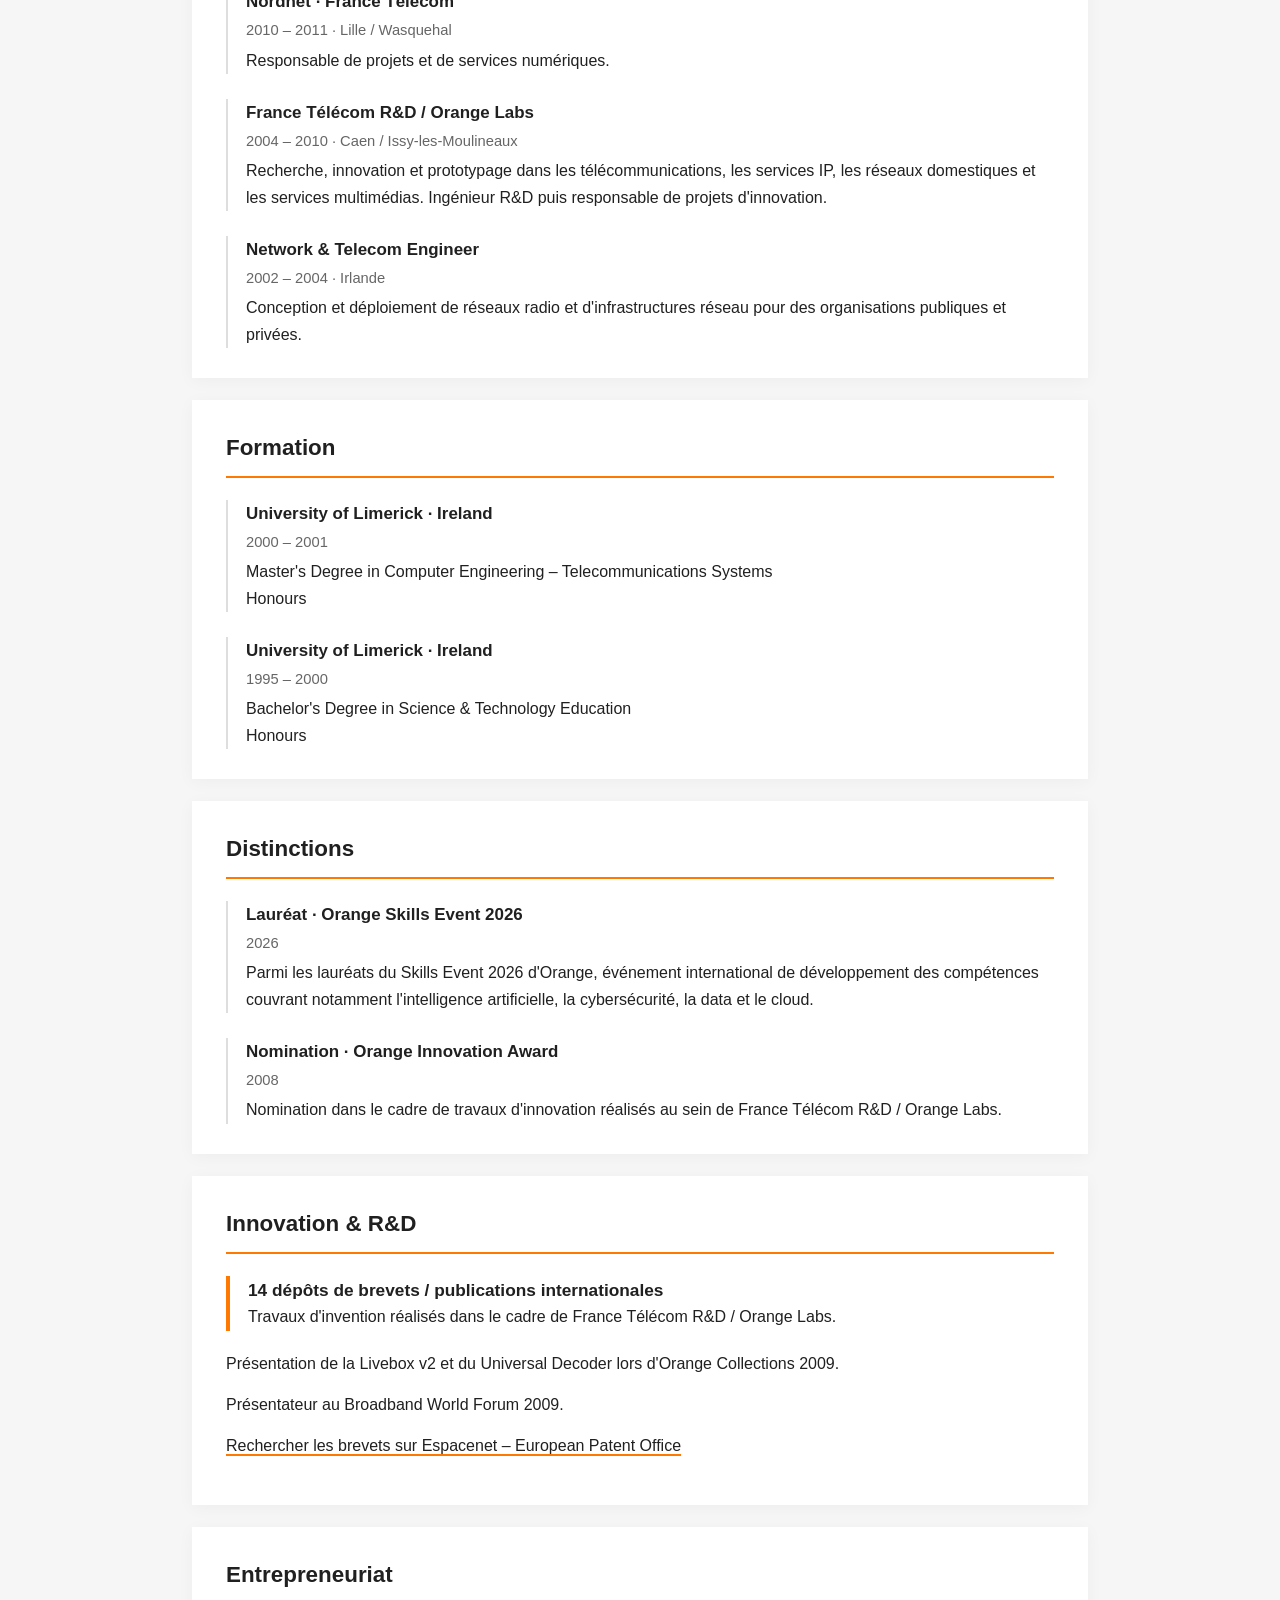
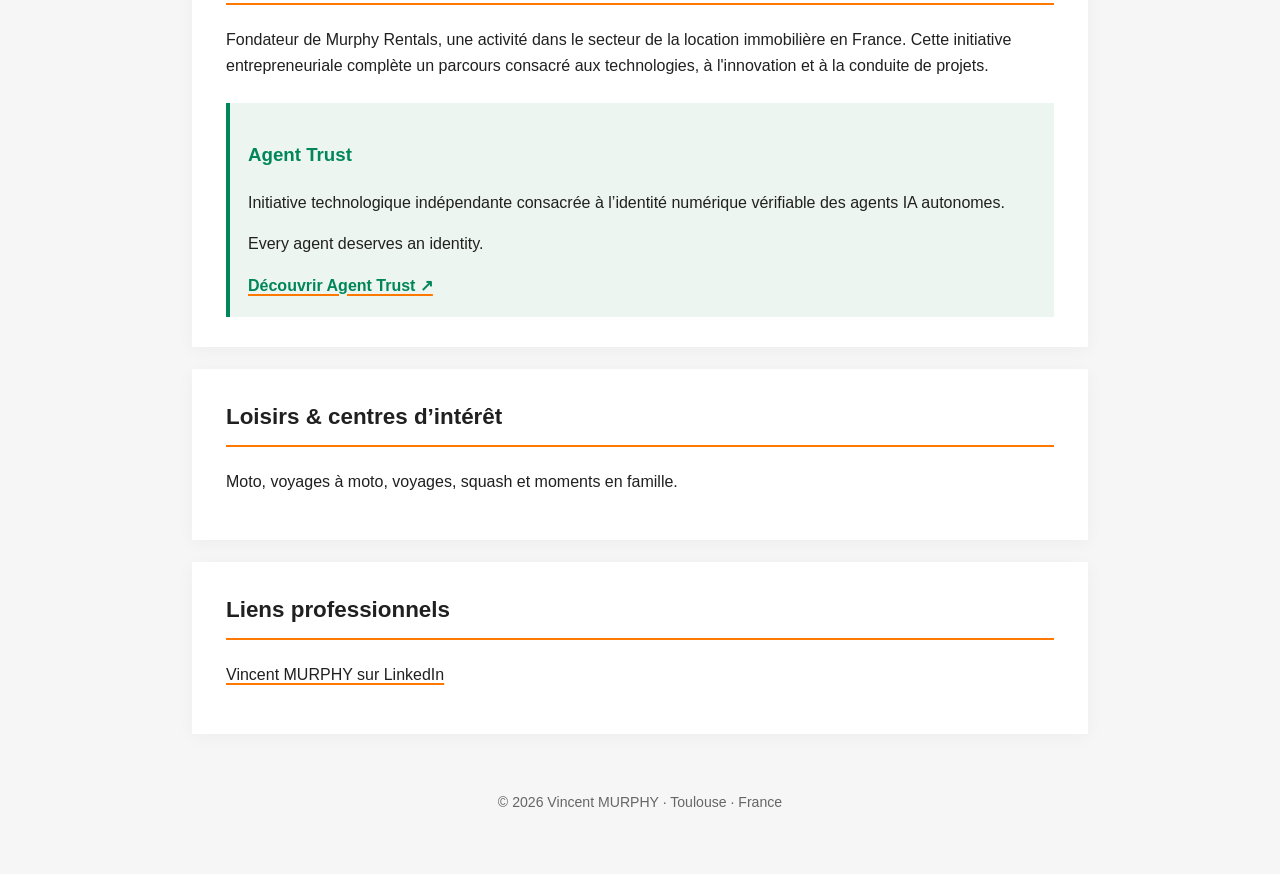
==== commit 863028d3: "Link personal homepage to public Agent Trust website" ====
--- a/index.html
+++ b/index.html
@@ -84,14 +84,14 @@
 <section id="formation"><h2 data-i18n="educationTitle">Formation</h2><div class="timeline-item"><strong>University of Limerick · Ireland</strong><span class="date">2000 – 2001</span>Master's Degree in Computer Engineering – Telecommunications Systems<br>Honours</div><div class="timeline-item"><strong>University of Limerick · Ireland</strong><span class="date">1995 – 2000</span>Bachelor's Degree in Science &amp; Technology Education<br>Honours</div></section>
 <section id="distinctions"><h2 data-i18n="awardsTitle">Distinctions</h2><div class="timeline-item"><strong data-i18n="award1Title">Lauréat · Orange Skills Event 2026</strong><span class="date">2026</span><span data-i18n="award1">Parmi les lauréats du Skills Event 2026 d'Orange, événement international de développement des compétences couvrant notamment l'intelligence artificielle, la cybersécurité, la data et le cloud.</span></div><div class="timeline-item"><strong data-i18n="award2Title">Nomination · Orange Innovation Award</strong><span class="date">2008</span><span data-i18n="award2">Nomination dans le cadre de travaux d'innovation réalisés au sein de France Télécom R&amp;D / Orange Labs.</span></div></section>
 <section id="innovation"><h2 data-i18n="innovationTitle">Innovation &amp; R&amp;D</h2><div class="highlight"><strong data-i18n="patentTitle">14 dépôts de brevets / publications internationales</strong><p data-i18n="patentText">Travaux d'invention réalisés dans le cadre de France Télécom R&amp;D / Orange Labs.</p></div><p data-i18n="innovation1">Présentation de la Livebox v2 et du Universal Decoder lors d'Orange Collections 2009.</p><p data-i18n="innovation2">Présentateur au Broadband World Forum 2009.</p><p><a href="https://worldwide.espacenet.com/" target="_blank" rel="noopener noreferrer" data-i18n="patentLink">Rechercher les brevets sur Espacenet – European Patent Office</a></p></section>
-<section id="entrepreneuriat"><h2 data-i18n="entrepreneurTitle">Entrepreneuriat</h2><p data-i18n="entrepreneurText">Fondateur de Murphy Rentals, une activité dans le secteur de la location immobilière en France. Cette initiative entrepreneuriale complète un parcours consacré aux technologies, à l'innovation et à la conduite de projets.</p><div style="border-left:4px solid #00865a;padding:18px;margin-top:24px;background:#edf5f0"><h3 style="color:#00865a">Agent Trust</h3><p data-i18n="agentTrustText">Initiative technologique indépendante consacrée à l’identité numérique vérifiable des agents IA autonomes.</p><p>Every agent deserves an identity.</p><span style="color:#00865a" data-i18n="agentTrustLink">Site officiel à venir</span></div></section>
+<section id="entrepreneuriat"><h2 data-i18n="entrepreneurTitle">Entrepreneuriat</h2><p data-i18n="entrepreneurText">Fondateur de Murphy Rentals, une activité dans le secteur de la location immobilière en France. Cette initiative entrepreneuriale complète un parcours consacré aux technologies, à l'innovation et à la conduite de projets.</p><div style="border-left:4px solid #00865a;padding:18px;margin-top:24px;background:#edf5f0"><h3 style="color:#00865a">Agent Trust</h3><p data-i18n="agentTrustText">Initiative technologique indépendante consacrée à l’identité numérique vérifiable des agents IA autonomes.</p><p>Every agent deserves an identity.</p><a style="color:#00865a;font-weight:600" href="agent-trust-corporate/" data-i18n="agentTrustLink">Découvrir Agent Trust ↗</a></div></section>
 <section id="loisirs"><h2 data-i18n="hobbiesTitle">Loisirs &amp; centres d’intérêt</h2><p data-i18n="hobbiesText">Moto, voyages à moto, voyages, squash et moments en famille.</p></section>
 <section id="liens"><h2 data-i18n="linksTitle">Liens professionnels</h2><p><a href="https://www.linkedin.com/in/vincent-murphy-orange/" target="_blank" rel="me noopener noreferrer" data-i18n="linkedin">Vincent MURPHY sur LinkedIn</a></p></section>
 <footer>© 2026 Vincent MURPHY · Toulouse · France</footer>
 </div>
 <script>
 const translations={
-fr:{agentTrustText:"Initiative technologique indépendante consacrée à l’identité numérique vérifiable des agents IA autonomes.",agentTrustLink:"Site officiel à venir",
+fr:{agentTrustText:"Initiative technologique indépendante consacrée à l’identité numérique vérifiable des agents IA autonomes.",agentTrustLink:"Découvrir Agent Trust ↗",
 pageTitle:"Vincent MURPHY | Expert technologique senior, innovation IA & entrepreneuriat",description:"Vincent Murphy, expert technologique senior franco-irlandais chez Orange, spécialisé en IA, cybersécurité, SI RH et innovation. Fondateur de Murphy Rentals, près de Toulouse.",
 headline:"Expert technologique senior chez Orange · Innovation IA · Entrepreneur",navProfile:"Profil",navExpertise:"Expertise",navCareer:"Parcours",navEducation:"Formation",navAwards:"Distinctions",navInnovation:"Innovation & R&D",navEntrepreneur:"Entrepreneuriat",navHobbies:"Loisirs",navLinks:"Liens",
 profileTitle:"À propos de Vincent MURPHY",profile1:"Vincent MURPHY est un expert technologique senior et entrepreneur franco-irlandais basé près de Toulouse. Fort de plus de vingt ans d'expérience chez Orange, son parcours associe recherche et développement, pilotage de projets informatiques, systèmes d'information d'entreprise, intelligence artificielle et cybersécurité.",profile2:"Son expertise couvre les systèmes d'information RH, l'intégration de solutions internes et SaaS, les API, l'IAM/SSO, le cloud et les architectures sécurisées. Il s'intéresse particulièrement aux applications de l'intelligence artificielle agentique dans l'entreprise.",profile3:"Avant de rejoindre France Télécom en 2004, il a travaillé en Irlande comme ingénieur indépendant dans les réseaux et télécommunications, notamment sur le déploiement de réseaux radio.",profile4:"En 2026, il figure parmi les lauréats du <strong>Skills Event 2026 d'Orange</strong>, événement international de développement des compétences réunissant des collaborateurs autour notamment de l'intelligence artificielle, de la cybersécurité, de la data et du cloud.",
@@ -99,7 +99,7 @@
 careerTitle:"Parcours professionnel",job1Date:"2015 – aujourd'hui · Blagnac / Toulouse",job1:"Expertise technique et conseil sur les systèmes d'information RH. Intégration de solutions internes et SaaS, API, identité et accès, cloud et cybersécurité. Travaux actuels autour de l'intégration de l'intelligence artificielle agentique dans le SI RH.",job2:"Pilotage de projets et d'applications IT, sécurité et coordination d'équipes de développement.",job3:"Responsable de projets et de services numériques.",job4:"Recherche, innovation et prototypage dans les télécommunications, les services IP, les réseaux domestiques et les services multimédias. Ingénieur R&D puis responsable de projets d'innovation.",job5Date:"2002 – 2004 · Irlande",job5:"Conception et déploiement de réseaux radio et d'infrastructures réseau pour des organisations publiques et privées.",
 educationTitle:"Formation",awardsTitle:"Distinctions",award1Title:"Lauréat · Orange Skills Event 2026",award1:"Parmi les lauréats du Skills Event 2026 d'Orange, événement international de développement des compétences couvrant notamment l'intelligence artificielle, la cybersécurité, la data et le cloud.",award2Title:"Nomination · Orange Innovation Award",award2:"Nomination dans le cadre de travaux d'innovation réalisés au sein de France Télécom R&D / Orange Labs.",innovationTitle:"Innovation & R&D",patentTitle:"14 dépôts de brevets / publications internationales",patentText:"Travaux d'invention réalisés dans le cadre de France Télécom R&D / Orange Labs.",innovation1:"Présentation de la Livebox v2 et du Universal Decoder lors d'Orange Collections 2009.",innovation2:"Présentateur au Broadband World Forum 2009.",patentLink:"Rechercher les brevets sur Espacenet – European Patent Office",entrepreneurTitle:"Entrepreneuriat",entrepreneurText:"Fondateur de Murphy Rentals, une activité dans le secteur de la location immobilière en France. Cette initiative entrepreneuriale complète un parcours consacré aux technologies, à l'innovation et à la conduite de projets.",hobbiesTitle:"Loisirs & centres d’intérêt",hobbiesText:"Moto, voyages à moto, voyages, squash et moments en famille.",linksTitle:"Liens professionnels",linkedin:"Vincent MURPHY sur LinkedIn"
 },
-en:{agentTrustText:"An independent technology initiative developing verifiable digital identity for autonomous AI agents.",agentTrustLink:"Corporate website coming soon",
+en:{agentTrustText:"An independent technology initiative developing verifiable digital identity for autonomous AI agents.",agentTrustLink:"Discover Agent Trust ↗",
 pageTitle:"Vincent MURPHY | Senior Technology Expert, AI Innovator & Entrepreneur",description:"Vincent Murphy, Franco-Irish senior technology expert at Orange, specialising in AI, cybersecurity, enterprise HR systems and innovation. Founder of Murphy Rentals near Toulouse, France.",
 headline:"Senior Technology Expert at Orange · AI Innovator · Entrepreneur",navProfile:"Profile",navExpertise:"Expertise",navCareer:"Career",navEducation:"Education",navAwards:"Awards",navInnovation:"Innovation & R&D",navEntrepreneur:"Entrepreneurship",navHobbies:"Hobbies",navLinks:"Links",
 profileTitle:"About Vincent MURPHY",profile1:"Vincent MURPHY is a Franco-Irish senior technology expert and entrepreneur based near Toulouse, France. With over 20 years of experience at Orange, his career spans research and development, IT project leadership, enterprise information systems, artificial intelligence and cybersecurity.",profile2:"His expertise covers HR information systems, internal and SaaS integrations, APIs, IAM/SSO, cloud and secure architectures. He has a particular interest in enterprise applications of agentic artificial intelligence.",profile3:"Before joining France Télécom in 2004, he worked in Ireland as an independent network and telecommunications engineer, notably deploying radio networks.",profile4:"In 2026, he was among the award recipients at <strong>Orange's Skills Event 2026</strong>, an international skills development event focused on areas including artificial intelligence, cybersecurity, data and cloud technologies.",
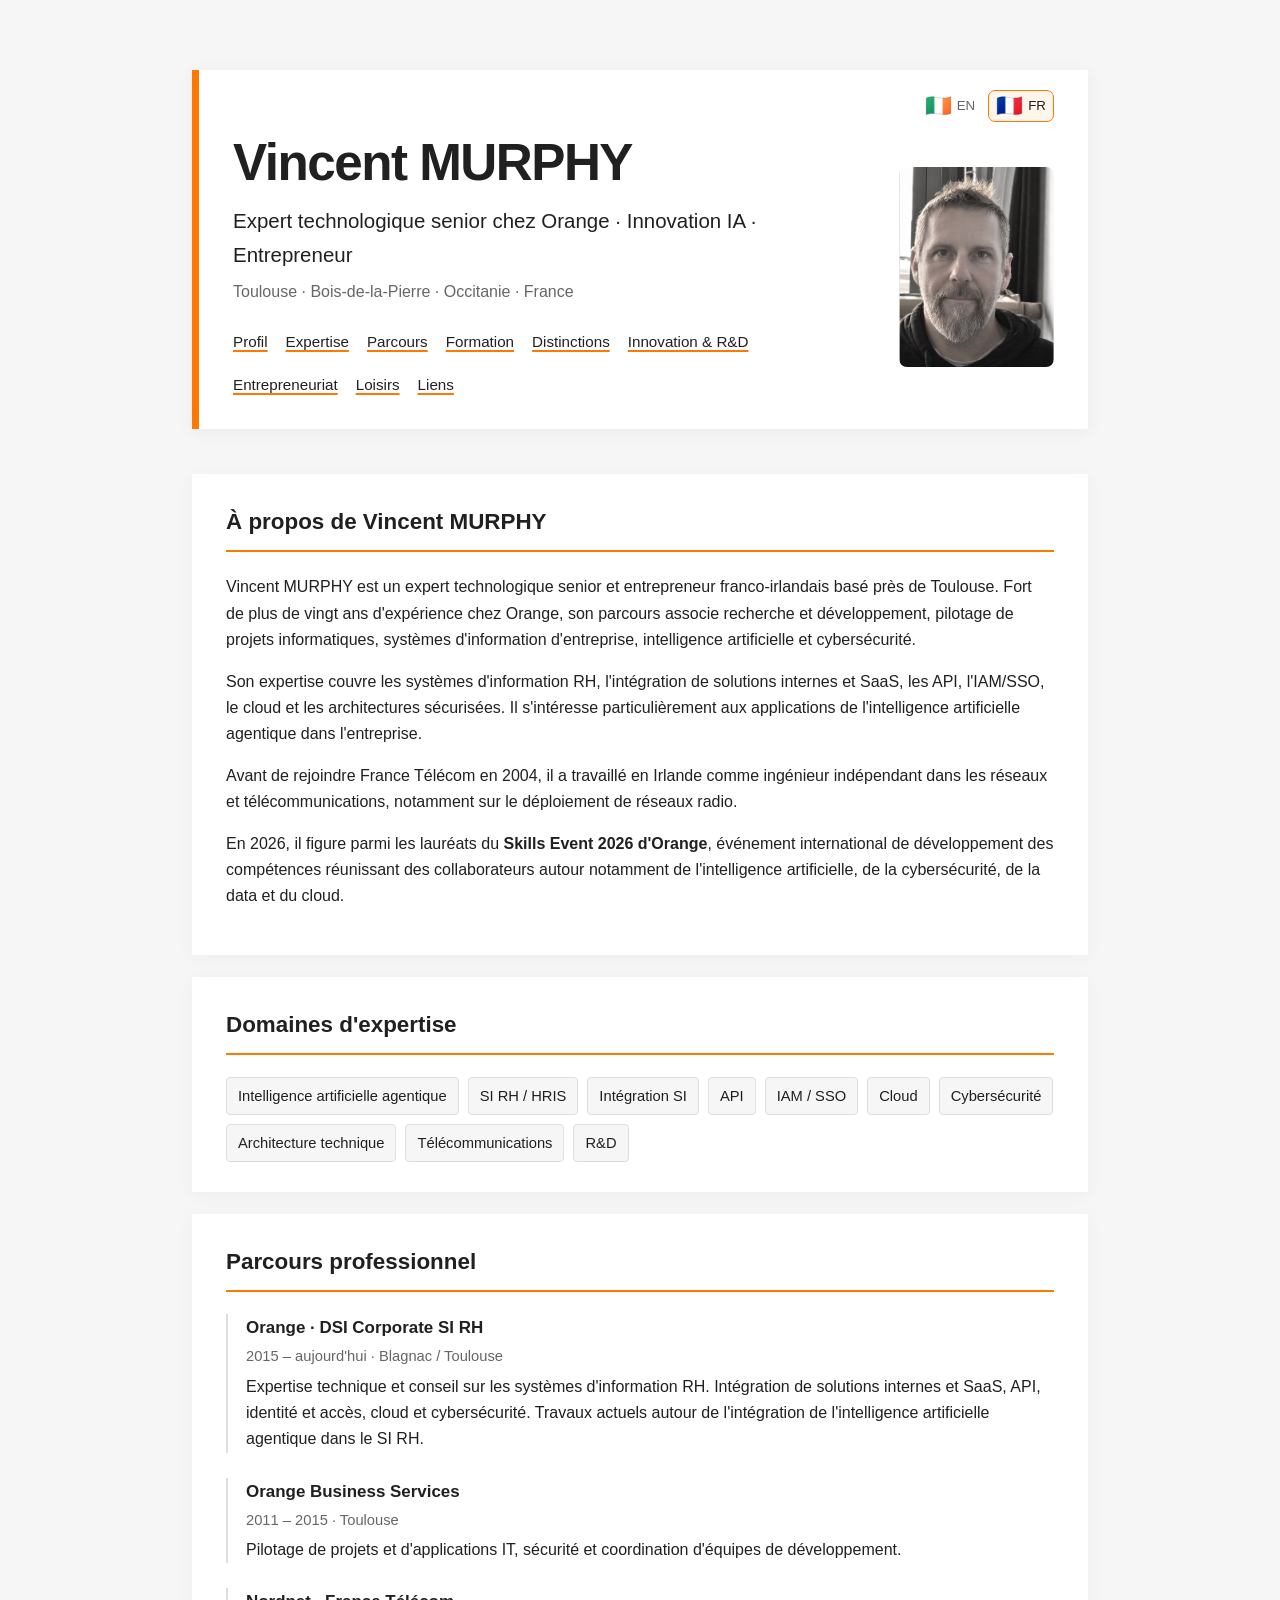
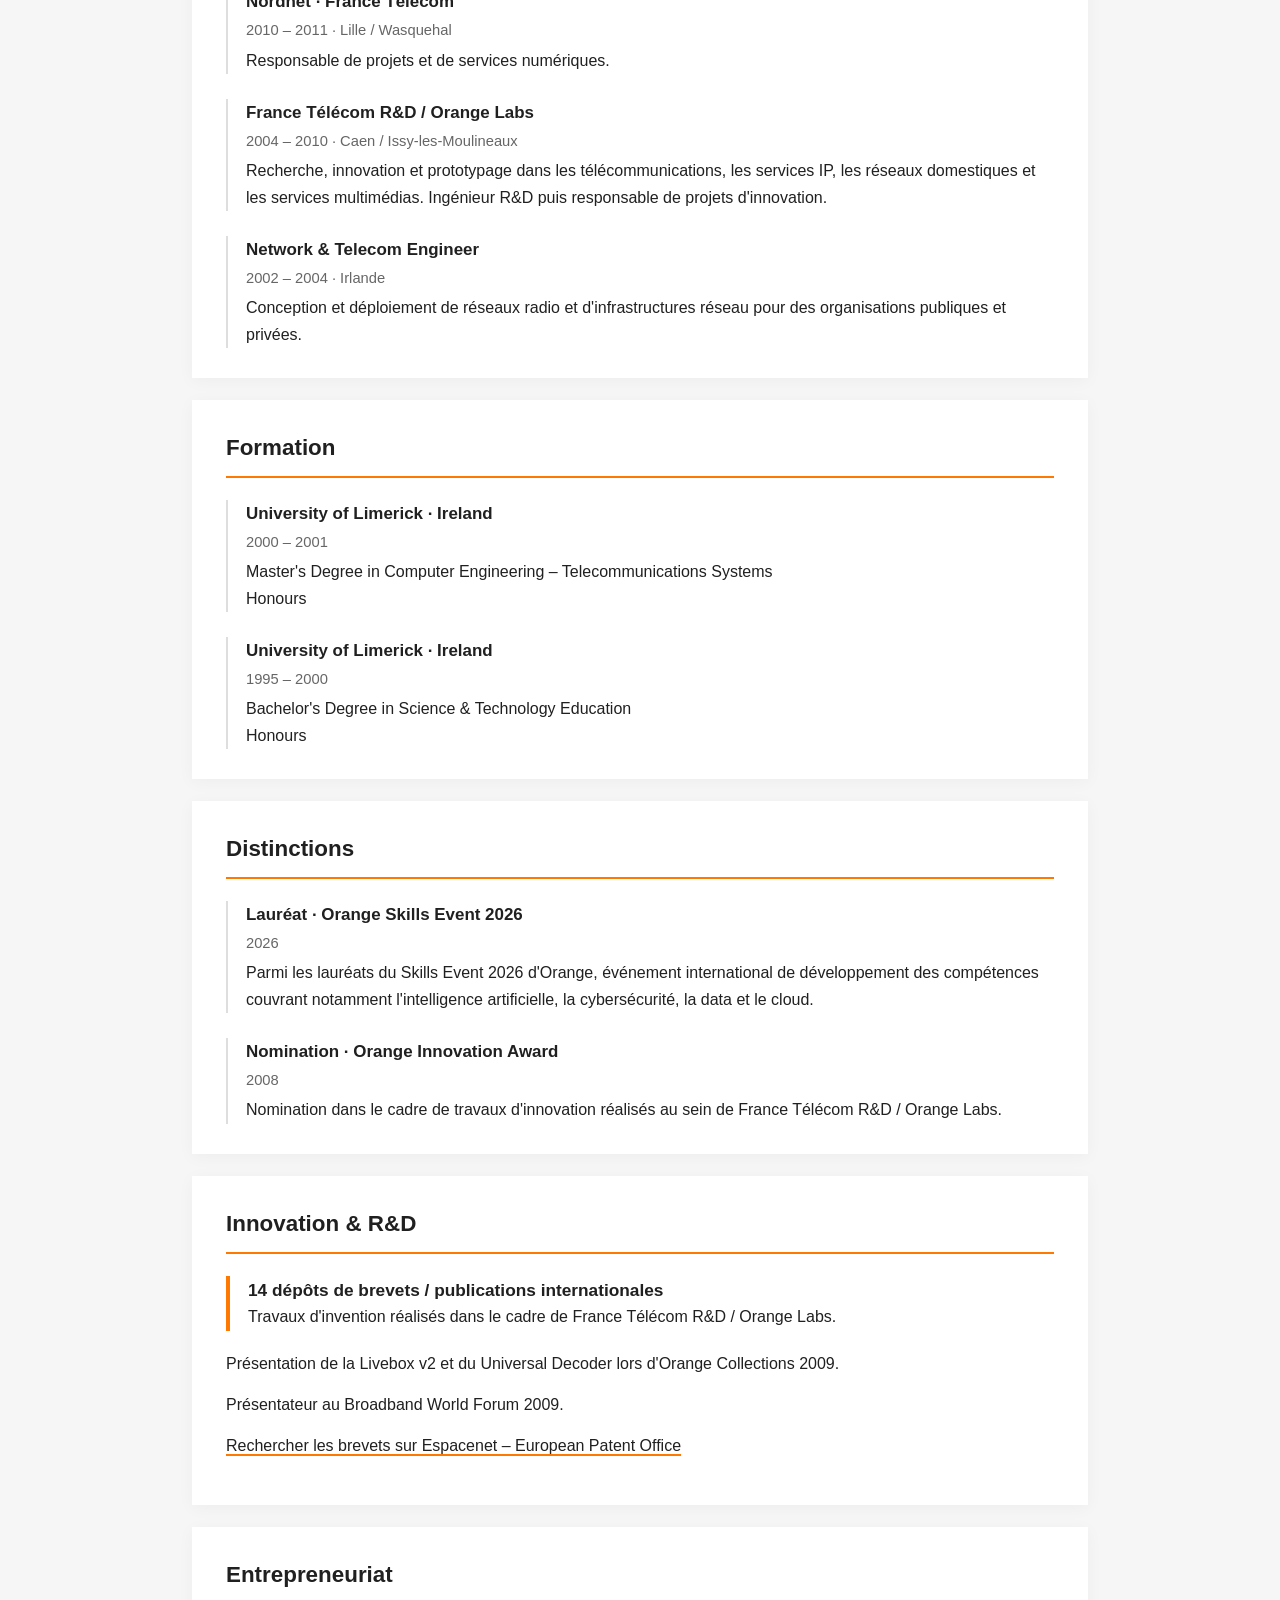
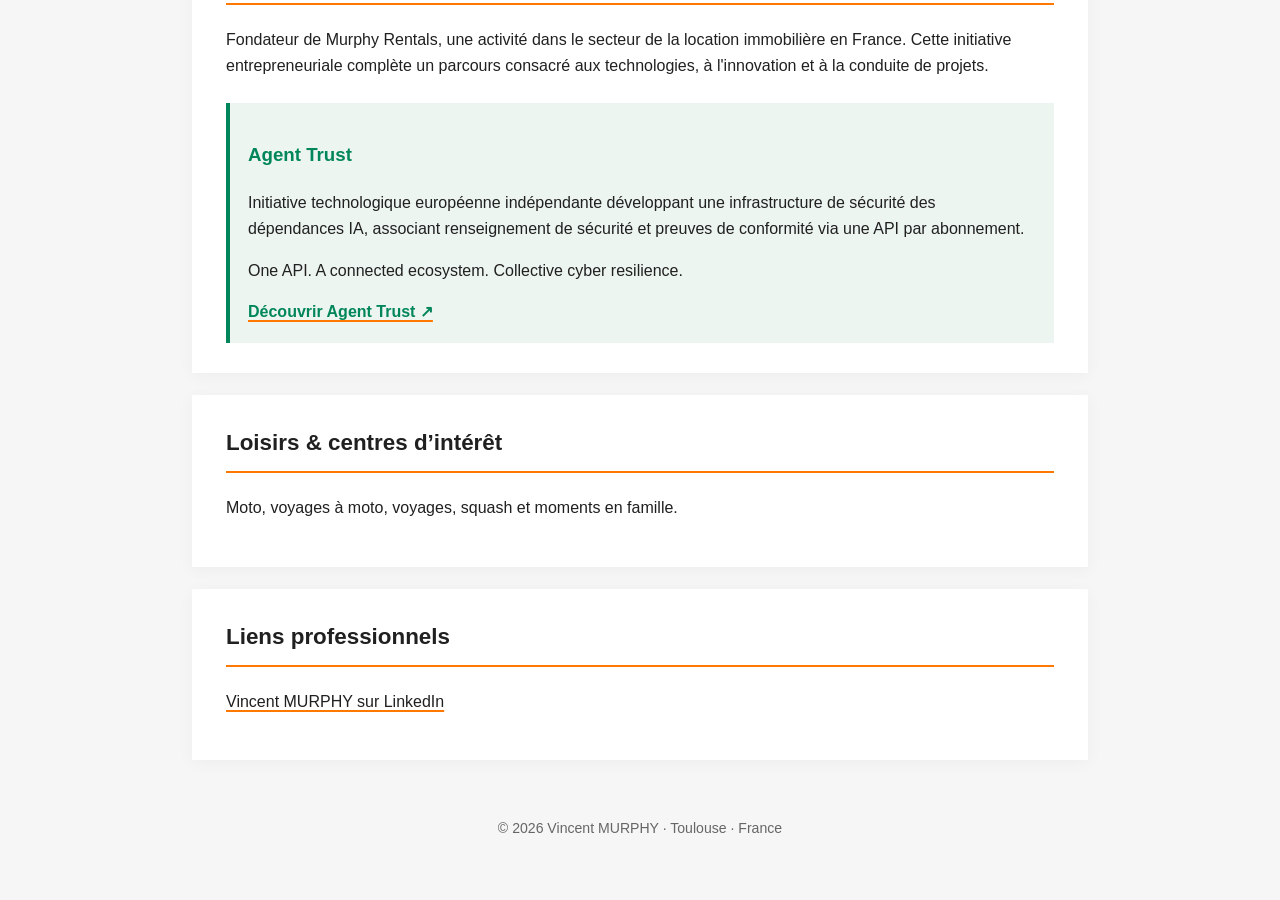
==== commit f74e8982: "Align bilingual personal profile with Agent Trust Signal" ====
--- a/index.html
+++ b/index.html
@@ -84,14 +84,14 @@
 <section id="formation"><h2 data-i18n="educationTitle">Formation</h2><div class="timeline-item"><strong>University of Limerick · Ireland</strong><span class="date">2000 – 2001</span>Master's Degree in Computer Engineering – Telecommunications Systems<br>Honours</div><div class="timeline-item"><strong>University of Limerick · Ireland</strong><span class="date">1995 – 2000</span>Bachelor's Degree in Science &amp; Technology Education<br>Honours</div></section>
 <section id="distinctions"><h2 data-i18n="awardsTitle">Distinctions</h2><div class="timeline-item"><strong data-i18n="award1Title">Lauréat · Orange Skills Event 2026</strong><span class="date">2026</span><span data-i18n="award1">Parmi les lauréats du Skills Event 2026 d'Orange, événement international de développement des compétences couvrant notamment l'intelligence artificielle, la cybersécurité, la data et le cloud.</span></div><div class="timeline-item"><strong data-i18n="award2Title">Nomination · Orange Innovation Award</strong><span class="date">2008</span><span data-i18n="award2">Nomination dans le cadre de travaux d'innovation réalisés au sein de France Télécom R&amp;D / Orange Labs.</span></div></section>
 <section id="innovation"><h2 data-i18n="innovationTitle">Innovation &amp; R&amp;D</h2><div class="highlight"><strong data-i18n="patentTitle">14 dépôts de brevets / publications internationales</strong><p data-i18n="patentText">Travaux d'invention réalisés dans le cadre de France Télécom R&amp;D / Orange Labs.</p></div><p data-i18n="innovation1">Présentation de la Livebox v2 et du Universal Decoder lors d'Orange Collections 2009.</p><p data-i18n="innovation2">Présentateur au Broadband World Forum 2009.</p><p><a href="https://worldwide.espacenet.com/" target="_blank" rel="noopener noreferrer" data-i18n="patentLink">Rechercher les brevets sur Espacenet – European Patent Office</a></p></section>
-<section id="entrepreneuriat"><h2 data-i18n="entrepreneurTitle">Entrepreneuriat</h2><p data-i18n="entrepreneurText">Fondateur de Murphy Rentals, une activité dans le secteur de la location immobilière en France. Cette initiative entrepreneuriale complète un parcours consacré aux technologies, à l'innovation et à la conduite de projets.</p><div style="border-left:4px solid #00865a;padding:18px;margin-top:24px;background:#edf5f0"><h3 style="color:#00865a">Agent Trust</h3><p data-i18n="agentTrustText">Initiative technologique indépendante consacrée à l’identité numérique vérifiable des agents IA autonomes.</p><p>Every agent deserves an identity.</p><a style="color:#00865a;font-weight:600" href="agent-trust-corporate/" data-i18n="agentTrustLink">Découvrir Agent Trust ↗</a></div></section>
+<section id="entrepreneuriat"><h2 data-i18n="entrepreneurTitle">Entrepreneuriat</h2><p data-i18n="entrepreneurText">Fondateur de Murphy Rentals, une activité dans le secteur de la location immobilière en France. Cette initiative entrepreneuriale complète un parcours consacré aux technologies, à l'innovation et à la conduite de projets.</p><div style="border-left:4px solid #00865a;padding:18px;margin-top:24px;background:#edf5f0"><h3 style="color:#00865a">Agent Trust</h3><p data-i18n="agentTrustText">Initiative technologique européenne indépendante développant une infrastructure de sécurité des dépendances IA, associant renseignement de sécurité et preuves de conformité via une API par abonnement.</p><p>One API. A connected ecosystem. Collective cyber resilience.</p><a style="color:#00865a;font-weight:600" href="agent-trust-corporate/" data-i18n="agentTrustLink">Découvrir Agent Trust ↗</a></div></section>
 <section id="loisirs"><h2 data-i18n="hobbiesTitle">Loisirs &amp; centres d’intérêt</h2><p data-i18n="hobbiesText">Moto, voyages à moto, voyages, squash et moments en famille.</p></section>
 <section id="liens"><h2 data-i18n="linksTitle">Liens professionnels</h2><p><a href="https://www.linkedin.com/in/vincent-murphy-orange/" target="_blank" rel="me noopener noreferrer" data-i18n="linkedin">Vincent MURPHY sur LinkedIn</a></p></section>
 <footer>© 2026 Vincent MURPHY · Toulouse · France</footer>
 </div>
 <script>
 const translations={
-fr:{agentTrustText:"Initiative technologique indépendante consacrée à l’identité numérique vérifiable des agents IA autonomes.",agentTrustLink:"Découvrir Agent Trust ↗",
+fr:{agentTrustText:"Initiative technologique européenne indépendante développant une infrastructure de sécurité des dépendances IA, associant renseignement de sécurité et preuves de conformité via une API par abonnement.",agentTrustLink:"Découvrir Agent Trust ↗",
 pageTitle:"Vincent MURPHY | Expert technologique senior, innovation IA & entrepreneuriat",description:"Vincent Murphy, expert technologique senior franco-irlandais chez Orange, spécialisé en IA, cybersécurité, SI RH et innovation. Fondateur de Murphy Rentals, près de Toulouse.",
 headline:"Expert technologique senior chez Orange · Innovation IA · Entrepreneur",navProfile:"Profil",navExpertise:"Expertise",navCareer:"Parcours",navEducation:"Formation",navAwards:"Distinctions",navInnovation:"Innovation & R&D",navEntrepreneur:"Entrepreneuriat",navHobbies:"Loisirs",navLinks:"Liens",
 profileTitle:"À propos de Vincent MURPHY",profile1:"Vincent MURPHY est un expert technologique senior et entrepreneur franco-irlandais basé près de Toulouse. Fort de plus de vingt ans d'expérience chez Orange, son parcours associe recherche et développement, pilotage de projets informatiques, systèmes d'information d'entreprise, intelligence artificielle et cybersécurité.",profile2:"Son expertise couvre les systèmes d'information RH, l'intégration de solutions internes et SaaS, les API, l'IAM/SSO, le cloud et les architectures sécurisées. Il s'intéresse particulièrement aux applications de l'intelligence artificielle agentique dans l'entreprise.",profile3:"Avant de rejoindre France Télécom en 2004, il a travaillé en Irlande comme ingénieur indépendant dans les réseaux et télécommunications, notamment sur le déploiement de réseaux radio.",profile4:"En 2026, il figure parmi les lauréats du <strong>Skills Event 2026 d'Orange</strong>, événement international de développement des compétences réunissant des collaborateurs autour notamment de l'intelligence artificielle, de la cybersécurité, de la data et du cloud.",
@@ -99,7 +99,7 @@
 careerTitle:"Parcours professionnel",job1Date:"2015 – aujourd'hui · Blagnac / Toulouse",job1:"Expertise technique et conseil sur les systèmes d'information RH. Intégration de solutions internes et SaaS, API, identité et accès, cloud et cybersécurité. Travaux actuels autour de l'intégration de l'intelligence artificielle agentique dans le SI RH.",job2:"Pilotage de projets et d'applications IT, sécurité et coordination d'équipes de développement.",job3:"Responsable de projets et de services numériques.",job4:"Recherche, innovation et prototypage dans les télécommunications, les services IP, les réseaux domestiques et les services multimédias. Ingénieur R&D puis responsable de projets d'innovation.",job5Date:"2002 – 2004 · Irlande",job5:"Conception et déploiement de réseaux radio et d'infrastructures réseau pour des organisations publiques et privées.",
 educationTitle:"Formation",awardsTitle:"Distinctions",award1Title:"Lauréat · Orange Skills Event 2026",award1:"Parmi les lauréats du Skills Event 2026 d'Orange, événement international de développement des compétences couvrant notamment l'intelligence artificielle, la cybersécurité, la data et le cloud.",award2Title:"Nomination · Orange Innovation Award",award2:"Nomination dans le cadre de travaux d'innovation réalisés au sein de France Télécom R&D / Orange Labs.",innovationTitle:"Innovation & R&D",patentTitle:"14 dépôts de brevets / publications internationales",patentText:"Travaux d'invention réalisés dans le cadre de France Télécom R&D / Orange Labs.",innovation1:"Présentation de la Livebox v2 et du Universal Decoder lors d'Orange Collections 2009.",innovation2:"Présentateur au Broadband World Forum 2009.",patentLink:"Rechercher les brevets sur Espacenet – European Patent Office",entrepreneurTitle:"Entrepreneuriat",entrepreneurText:"Fondateur de Murphy Rentals, une activité dans le secteur de la location immobilière en France. Cette initiative entrepreneuriale complète un parcours consacré aux technologies, à l'innovation et à la conduite de projets.",hobbiesTitle:"Loisirs & centres d’intérêt",hobbiesText:"Moto, voyages à moto, voyages, squash et moments en famille.",linksTitle:"Liens professionnels",linkedin:"Vincent MURPHY sur LinkedIn"
 },
-en:{agentTrustText:"An independent technology initiative developing verifiable digital identity for autonomous AI agents.",agentTrustLink:"Discover Agent Trust ↗",
+en:{agentTrustText:"An independent European technology initiative building AI dependency security infrastructure, connecting security intelligence and compliance evidence through a subscription-based API.",agentTrustLink:"Discover Agent Trust ↗",
 pageTitle:"Vincent MURPHY | Senior Technology Expert, AI Innovator & Entrepreneur",description:"Vincent Murphy, Franco-Irish senior technology expert at Orange, specialising in AI, cybersecurity, enterprise HR systems and innovation. Founder of Murphy Rentals near Toulouse, France.",
 headline:"Senior Technology Expert at Orange · AI Innovator · Entrepreneur",navProfile:"Profile",navExpertise:"Expertise",navCareer:"Career",navEducation:"Education",navAwards:"Awards",navInnovation:"Innovation & R&D",navEntrepreneur:"Entrepreneurship",navHobbies:"Hobbies",navLinks:"Links",
 profileTitle:"About Vincent MURPHY",profile1:"Vincent MURPHY is a Franco-Irish senior technology expert and entrepreneur based near Toulouse, France. With over 20 years of experience at Orange, his career spans research and development, IT project leadership, enterprise information systems, artificial intelligence and cybersecurity.",profile2:"His expertise covers HR information systems, internal and SaaS integrations, APIs, IAM/SSO, cloud and secure architectures. He has a particular interest in enterprise applications of agentic artificial intelligence.",profile3:"Before joining France Télécom in 2004, he worked in Ireland as an independent network and telecommunications engineer, notably deploying radio networks.",profile4:"In 2026, he was among the award recipients at <strong>Orange's Skills Event 2026</strong>, an international skills development event focused on areas including artificial intelligence, cybersecurity, data and cloud technologies.",
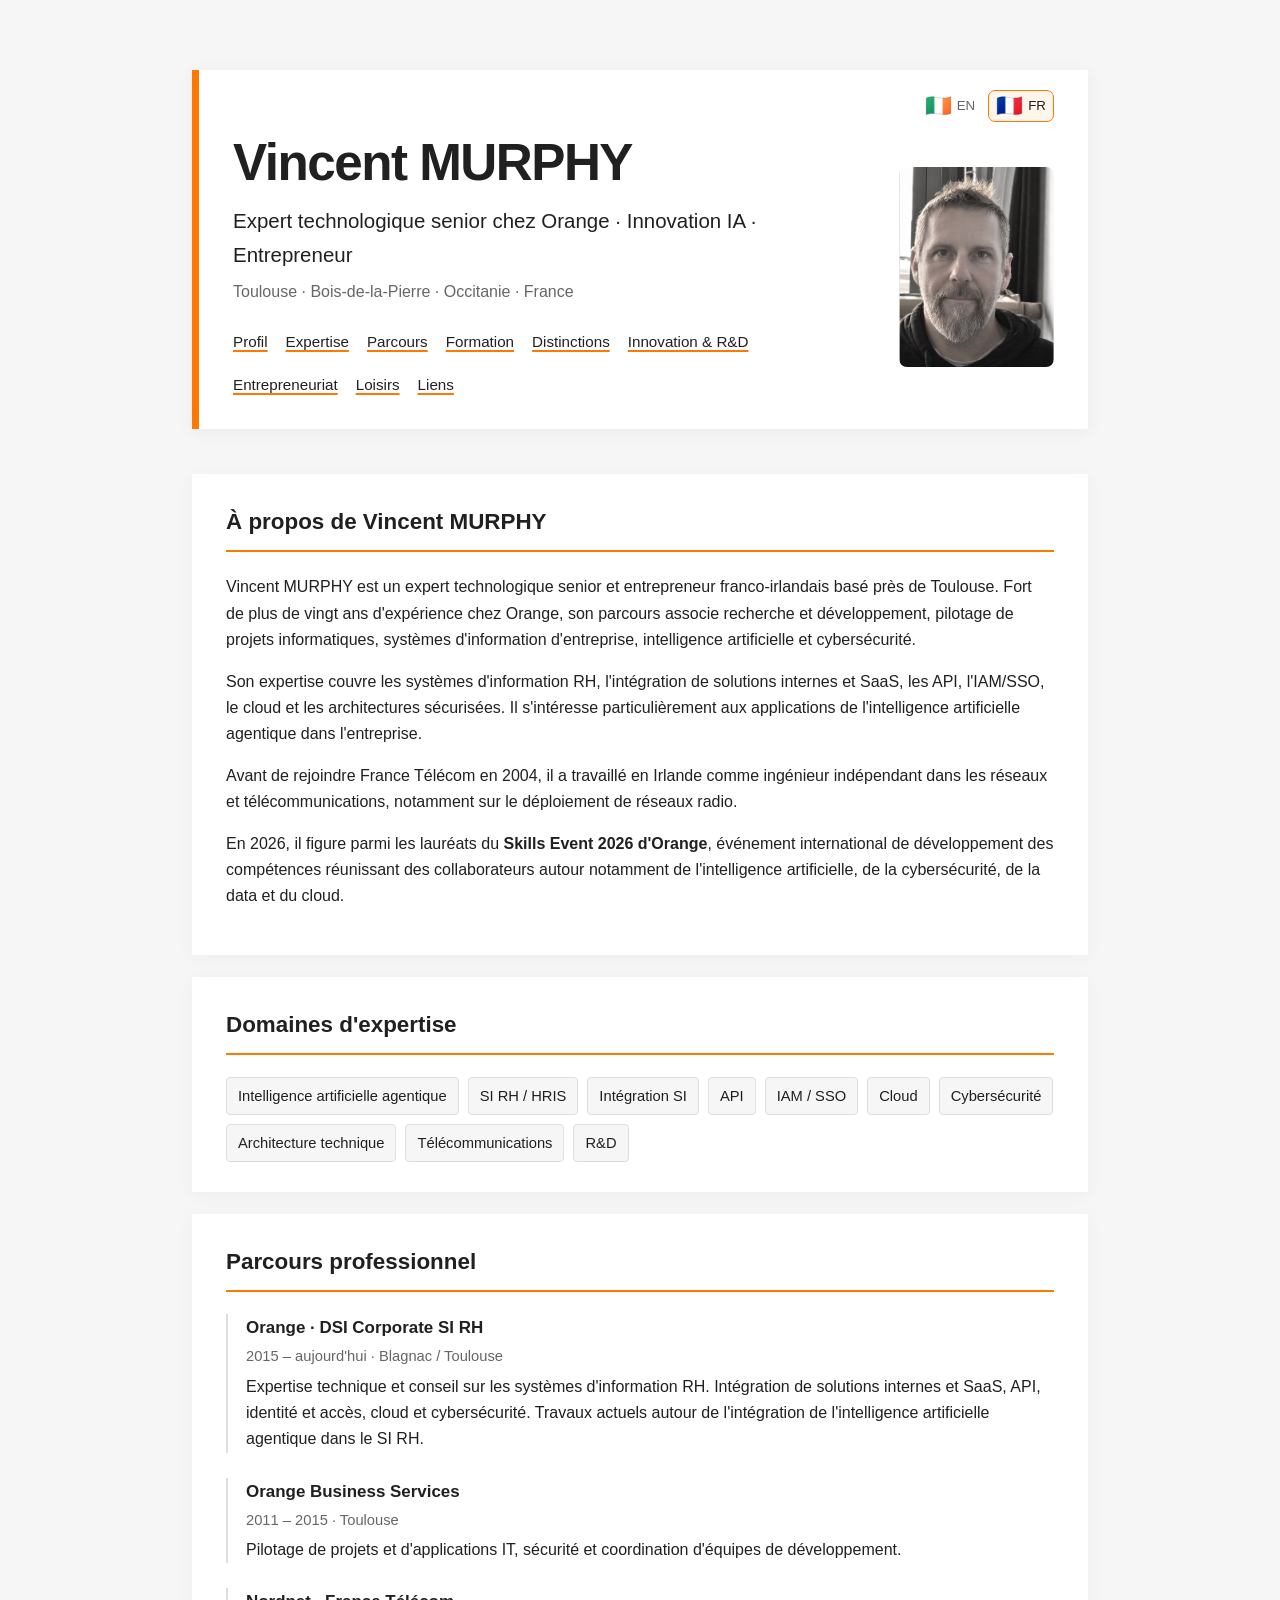
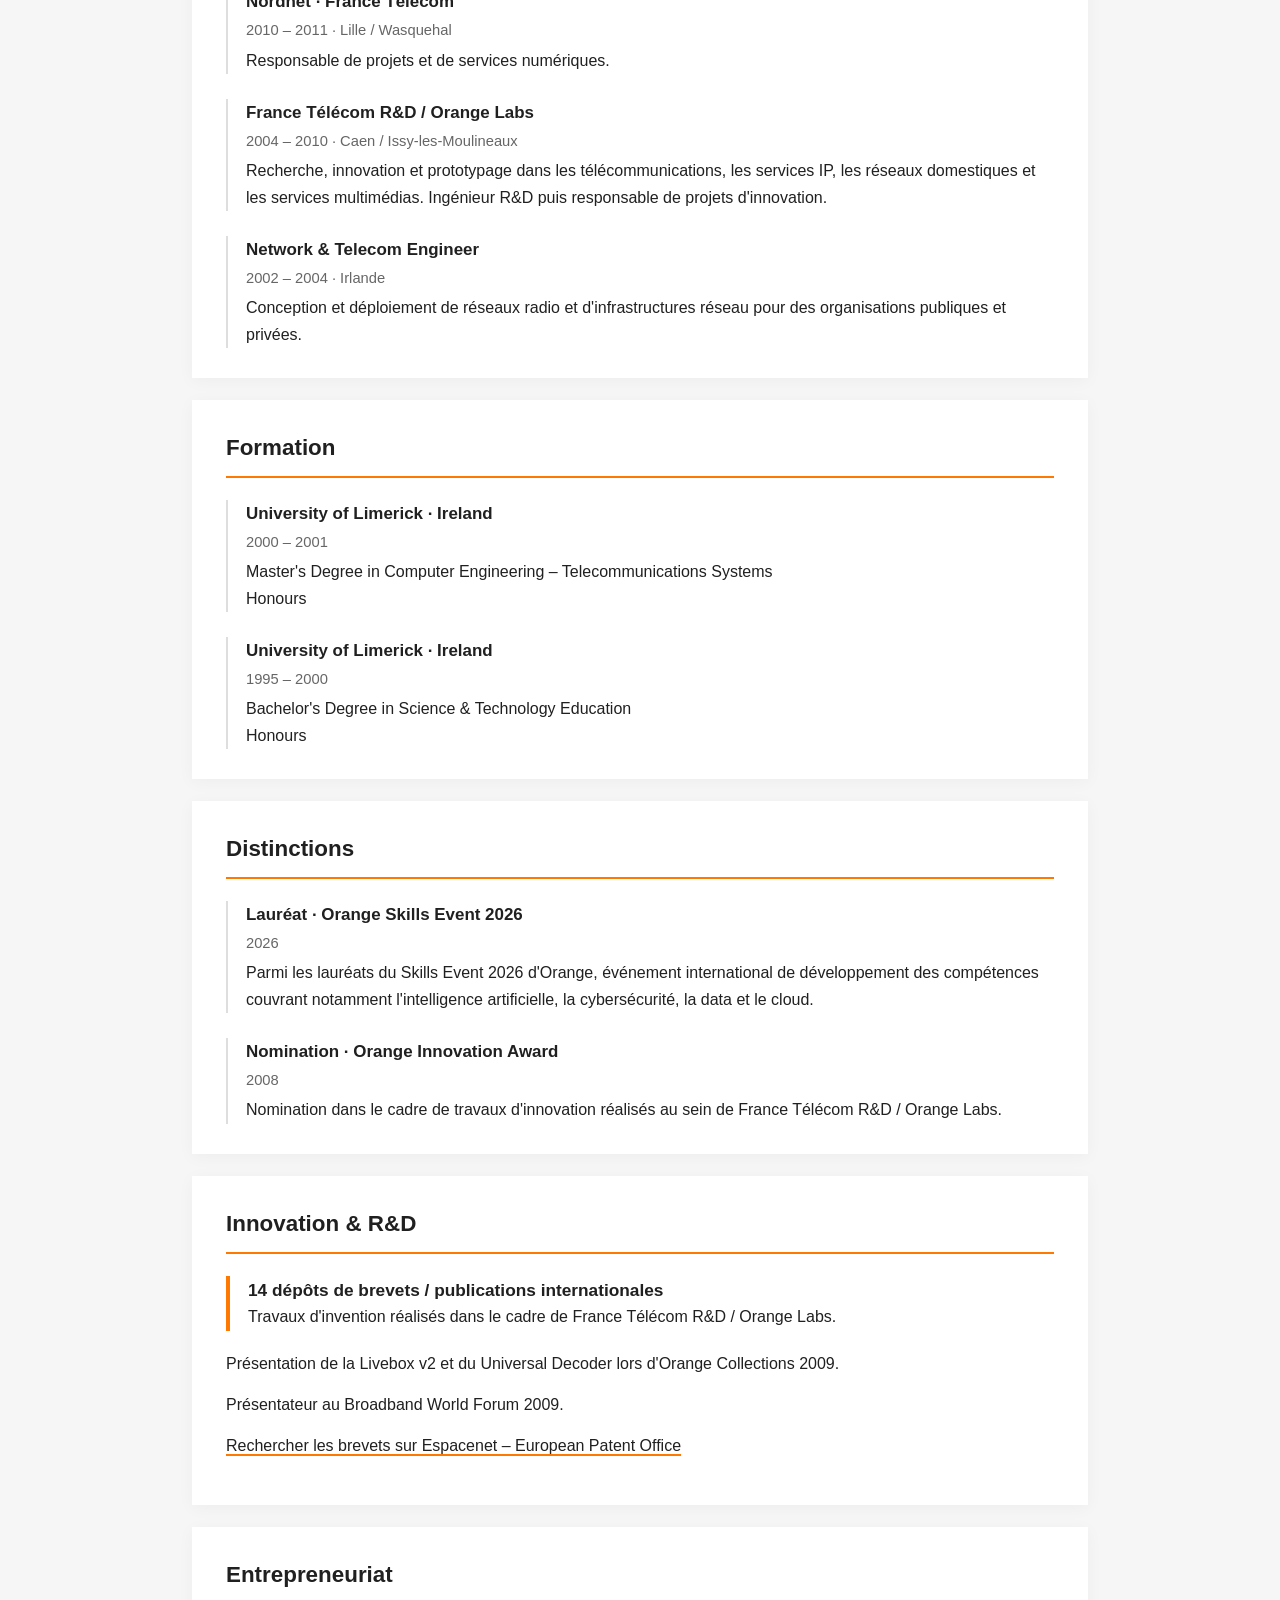
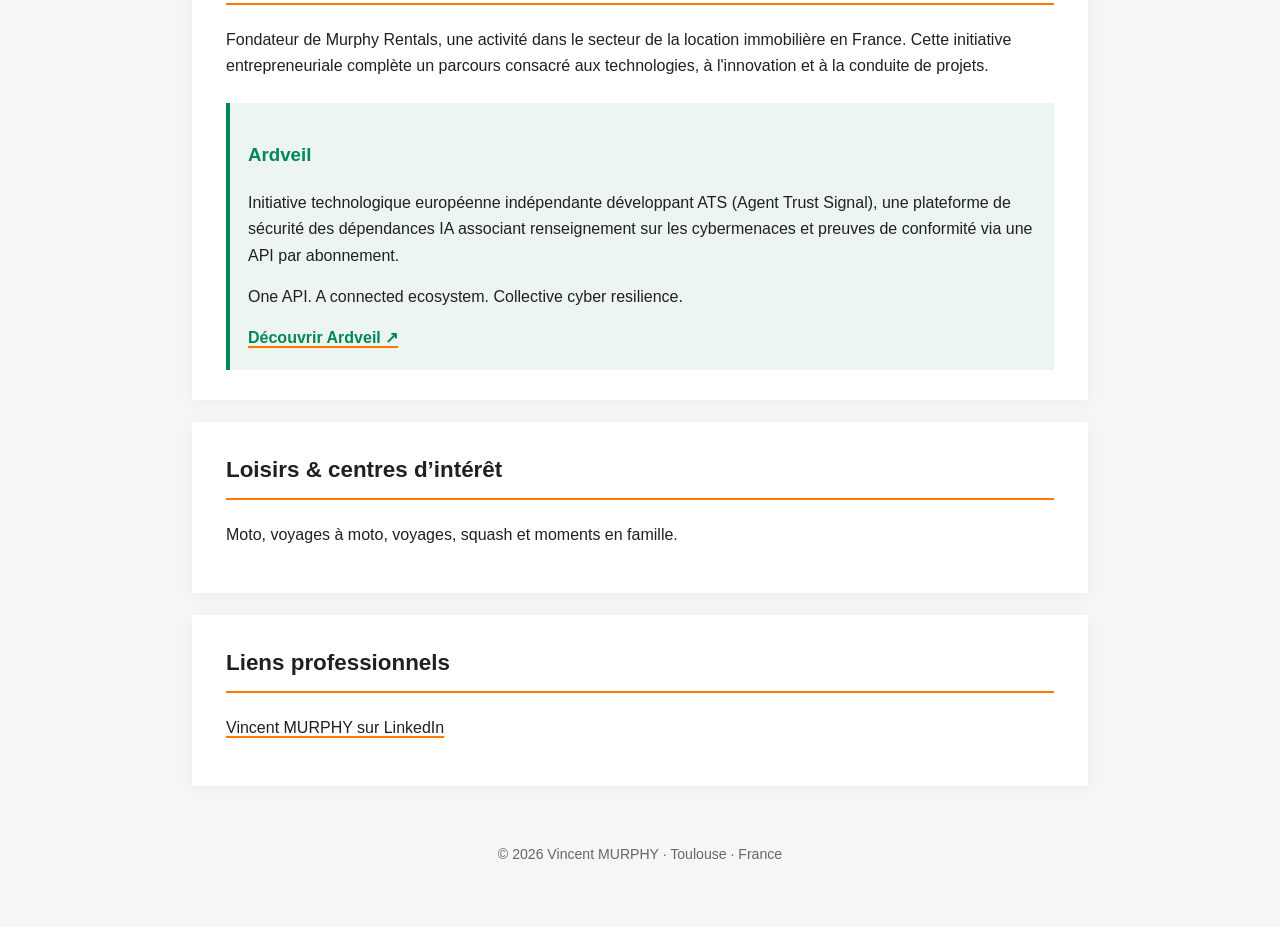
==== commit b445afed: "Update personal website to Ardveil and ATS branding" ====
--- a/index.html
+++ b/index.html
@@ -84,14 +84,14 @@
 <section id="formation"><h2 data-i18n="educationTitle">Formation</h2><div class="timeline-item"><strong>University of Limerick · Ireland</strong><span class="date">2000 – 2001</span>Master's Degree in Computer Engineering – Telecommunications Systems<br>Honours</div><div class="timeline-item"><strong>University of Limerick · Ireland</strong><span class="date">1995 – 2000</span>Bachelor's Degree in Science &amp; Technology Education<br>Honours</div></section>
 <section id="distinctions"><h2 data-i18n="awardsTitle">Distinctions</h2><div class="timeline-item"><strong data-i18n="award1Title">Lauréat · Orange Skills Event 2026</strong><span class="date">2026</span><span data-i18n="award1">Parmi les lauréats du Skills Event 2026 d'Orange, événement international de développement des compétences couvrant notamment l'intelligence artificielle, la cybersécurité, la data et le cloud.</span></div><div class="timeline-item"><strong data-i18n="award2Title">Nomination · Orange Innovation Award</strong><span class="date">2008</span><span data-i18n="award2">Nomination dans le cadre de travaux d'innovation réalisés au sein de France Télécom R&amp;D / Orange Labs.</span></div></section>
 <section id="innovation"><h2 data-i18n="innovationTitle">Innovation &amp; R&amp;D</h2><div class="highlight"><strong data-i18n="patentTitle">14 dépôts de brevets / publications internationales</strong><p data-i18n="patentText">Travaux d'invention réalisés dans le cadre de France Télécom R&amp;D / Orange Labs.</p></div><p data-i18n="innovation1">Présentation de la Livebox v2 et du Universal Decoder lors d'Orange Collections 2009.</p><p data-i18n="innovation2">Présentateur au Broadband World Forum 2009.</p><p><a href="https://worldwide.espacenet.com/" target="_blank" rel="noopener noreferrer" data-i18n="patentLink">Rechercher les brevets sur Espacenet – European Patent Office</a></p></section>
-<section id="entrepreneuriat"><h2 data-i18n="entrepreneurTitle">Entrepreneuriat</h2><p data-i18n="entrepreneurText">Fondateur de Murphy Rentals, une activité dans le secteur de la location immobilière en France. Cette initiative entrepreneuriale complète un parcours consacré aux technologies, à l'innovation et à la conduite de projets.</p><div style="border-left:4px solid #00865a;padding:18px;margin-top:24px;background:#edf5f0"><h3 style="color:#00865a">Agent Trust</h3><p data-i18n="agentTrustText">Initiative technologique européenne indépendante développant une infrastructure de sécurité des dépendances IA, associant renseignement de sécurité et preuves de conformité via une API par abonnement.</p><p>One API. A connected ecosystem. Collective cyber resilience.</p><a style="color:#00865a;font-weight:600" href="agent-trust-corporate/" data-i18n="agentTrustLink">Découvrir Agent Trust ↗</a></div></section>
+<section id="entrepreneuriat"><h2 data-i18n="entrepreneurTitle">Entrepreneuriat</h2><p data-i18n="entrepreneurText">Fondateur de Murphy Rentals, une activité dans le secteur de la location immobilière en France. Cette initiative entrepreneuriale complète un parcours consacré aux technologies, à l'innovation et à la conduite de projets.</p><div style="border-left:4px solid #00865a;padding:18px;margin-top:24px;background:#edf5f0"><h3 style="color:#00865a">Ardveil</h3><p data-i18n="agentTrustText">Initiative technologique européenne indépendante développant ATS (Agent Trust Signal), une plateforme de sécurité des dépendances IA associant renseignement sur les cybermenaces et preuves de conformité via une API par abonnement.</p><p>One API. A connected ecosystem. Collective cyber resilience.</p><a style="color:#00865a;font-weight:600" href="agent-trust-corporate/" data-i18n="agentTrustLink">Découvrir Ardveil ↗</a></div></section>
 <section id="loisirs"><h2 data-i18n="hobbiesTitle">Loisirs &amp; centres d’intérêt</h2><p data-i18n="hobbiesText">Moto, voyages à moto, voyages, squash et moments en famille.</p></section>
 <section id="liens"><h2 data-i18n="linksTitle">Liens professionnels</h2><p><a href="https://www.linkedin.com/in/vincent-murphy-orange/" target="_blank" rel="me noopener noreferrer" data-i18n="linkedin">Vincent MURPHY sur LinkedIn</a></p></section>
 <footer>© 2026 Vincent MURPHY · Toulouse · France</footer>
 </div>
 <script>
 const translations={
-fr:{agentTrustText:"Initiative technologique européenne indépendante développant une infrastructure de sécurité des dépendances IA, associant renseignement de sécurité et preuves de conformité via une API par abonnement.",agentTrustLink:"Découvrir Agent Trust ↗",
+fr:{agentTrustText:"Initiative technologique européenne indépendante développant ATS (Agent Trust Signal), une plateforme de sécurité des dépendances IA associant renseignement sur les cybermenaces et preuves de conformité via une API par abonnement.",agentTrustLink:"Découvrir Ardveil ↗",
 pageTitle:"Vincent MURPHY | Expert technologique senior, innovation IA & entrepreneuriat",description:"Vincent Murphy, expert technologique senior franco-irlandais chez Orange, spécialisé en IA, cybersécurité, SI RH et innovation. Fondateur de Murphy Rentals, près de Toulouse.",
 headline:"Expert technologique senior chez Orange · Innovation IA · Entrepreneur",navProfile:"Profil",navExpertise:"Expertise",navCareer:"Parcours",navEducation:"Formation",navAwards:"Distinctions",navInnovation:"Innovation & R&D",navEntrepreneur:"Entrepreneuriat",navHobbies:"Loisirs",navLinks:"Liens",
 profileTitle:"À propos de Vincent MURPHY",profile1:"Vincent MURPHY est un expert technologique senior et entrepreneur franco-irlandais basé près de Toulouse. Fort de plus de vingt ans d'expérience chez Orange, son parcours associe recherche et développement, pilotage de projets informatiques, systèmes d'information d'entreprise, intelligence artificielle et cybersécurité.",profile2:"Son expertise couvre les systèmes d'information RH, l'intégration de solutions internes et SaaS, les API, l'IAM/SSO, le cloud et les architectures sécurisées. Il s'intéresse particulièrement aux applications de l'intelligence artificielle agentique dans l'entreprise.",profile3:"Avant de rejoindre France Télécom en 2004, il a travaillé en Irlande comme ingénieur indépendant dans les réseaux et télécommunications, notamment sur le déploiement de réseaux radio.",profile4:"En 2026, il figure parmi les lauréats du <strong>Skills Event 2026 d'Orange</strong>, événement international de développement des compétences réunissant des collaborateurs autour notamment de l'intelligence artificielle, de la cybersécurité, de la data et du cloud.",
@@ -99,7 +99,7 @@
 careerTitle:"Parcours professionnel",job1Date:"2015 – aujourd'hui · Blagnac / Toulouse",job1:"Expertise technique et conseil sur les systèmes d'information RH. Intégration de solutions internes et SaaS, API, identité et accès, cloud et cybersécurité. Travaux actuels autour de l'intégration de l'intelligence artificielle agentique dans le SI RH.",job2:"Pilotage de projets et d'applications IT, sécurité et coordination d'équipes de développement.",job3:"Responsable de projets et de services numériques.",job4:"Recherche, innovation et prototypage dans les télécommunications, les services IP, les réseaux domestiques et les services multimédias. Ingénieur R&D puis responsable de projets d'innovation.",job5Date:"2002 – 2004 · Irlande",job5:"Conception et déploiement de réseaux radio et d'infrastructures réseau pour des organisations publiques et privées.",
 educationTitle:"Formation",awardsTitle:"Distinctions",award1Title:"Lauréat · Orange Skills Event 2026",award1:"Parmi les lauréats du Skills Event 2026 d'Orange, événement international de développement des compétences couvrant notamment l'intelligence artificielle, la cybersécurité, la data et le cloud.",award2Title:"Nomination · Orange Innovation Award",award2:"Nomination dans le cadre de travaux d'innovation réalisés au sein de France Télécom R&D / Orange Labs.",innovationTitle:"Innovation & R&D",patentTitle:"14 dépôts de brevets / publications internationales",patentText:"Travaux d'invention réalisés dans le cadre de France Télécom R&D / Orange Labs.",innovation1:"Présentation de la Livebox v2 et du Universal Decoder lors d'Orange Collections 2009.",innovation2:"Présentateur au Broadband World Forum 2009.",patentLink:"Rechercher les brevets sur Espacenet – European Patent Office",entrepreneurTitle:"Entrepreneuriat",entrepreneurText:"Fondateur de Murphy Rentals, une activité dans le secteur de la location immobilière en France. Cette initiative entrepreneuriale complète un parcours consacré aux technologies, à l'innovation et à la conduite de projets.",hobbiesTitle:"Loisirs & centres d’intérêt",hobbiesText:"Moto, voyages à moto, voyages, squash et moments en famille.",linksTitle:"Liens professionnels",linkedin:"Vincent MURPHY sur LinkedIn"
 },
-en:{agentTrustText:"An independent European technology initiative building AI dependency security infrastructure, connecting security intelligence and compliance evidence through a subscription-based API.",agentTrustLink:"Discover Agent Trust ↗",
+en:{agentTrustText:"An independent European technology initiative developing ATS (Agent Trust Signal), an AI dependency security platform combining security intelligence and compliance evidence through a subscription-based API.",agentTrustLink:"Discover Ardveil ↗",
 pageTitle:"Vincent MURPHY | Senior Technology Expert, AI Innovator & Entrepreneur",description:"Vincent Murphy, Franco-Irish senior technology expert at Orange, specialising in AI, cybersecurity, enterprise HR systems and innovation. Founder of Murphy Rentals near Toulouse, France.",
 headline:"Senior Technology Expert at Orange · AI Innovator · Entrepreneur",navProfile:"Profile",navExpertise:"Expertise",navCareer:"Career",navEducation:"Education",navAwards:"Awards",navInnovation:"Innovation & R&D",navEntrepreneur:"Entrepreneurship",navHobbies:"Hobbies",navLinks:"Links",
 profileTitle:"About Vincent MURPHY",profile1:"Vincent MURPHY is a Franco-Irish senior technology expert and entrepreneur based near Toulouse, France. With over 20 years of experience at Orange, his career spans research and development, IT project leadership, enterprise information systems, artificial intelligence and cybersecurity.",profile2:"His expertise covers HR information systems, internal and SaaS integrations, APIs, IAM/SSO, cloud and secure architectures. He has a particular interest in enterprise applications of agentic artificial intelligence.",profile3:"Before joining France Télécom in 2004, he worked in Ireland as an independent network and telecommunications engineer, notably deploying radio networks.",profile4:"In 2026, he was among the award recipients at <strong>Orange's Skills Event 2026</strong>, an international skills development event focused on areas including artificial intelligence, cybersecurity, data and cloud technologies.",
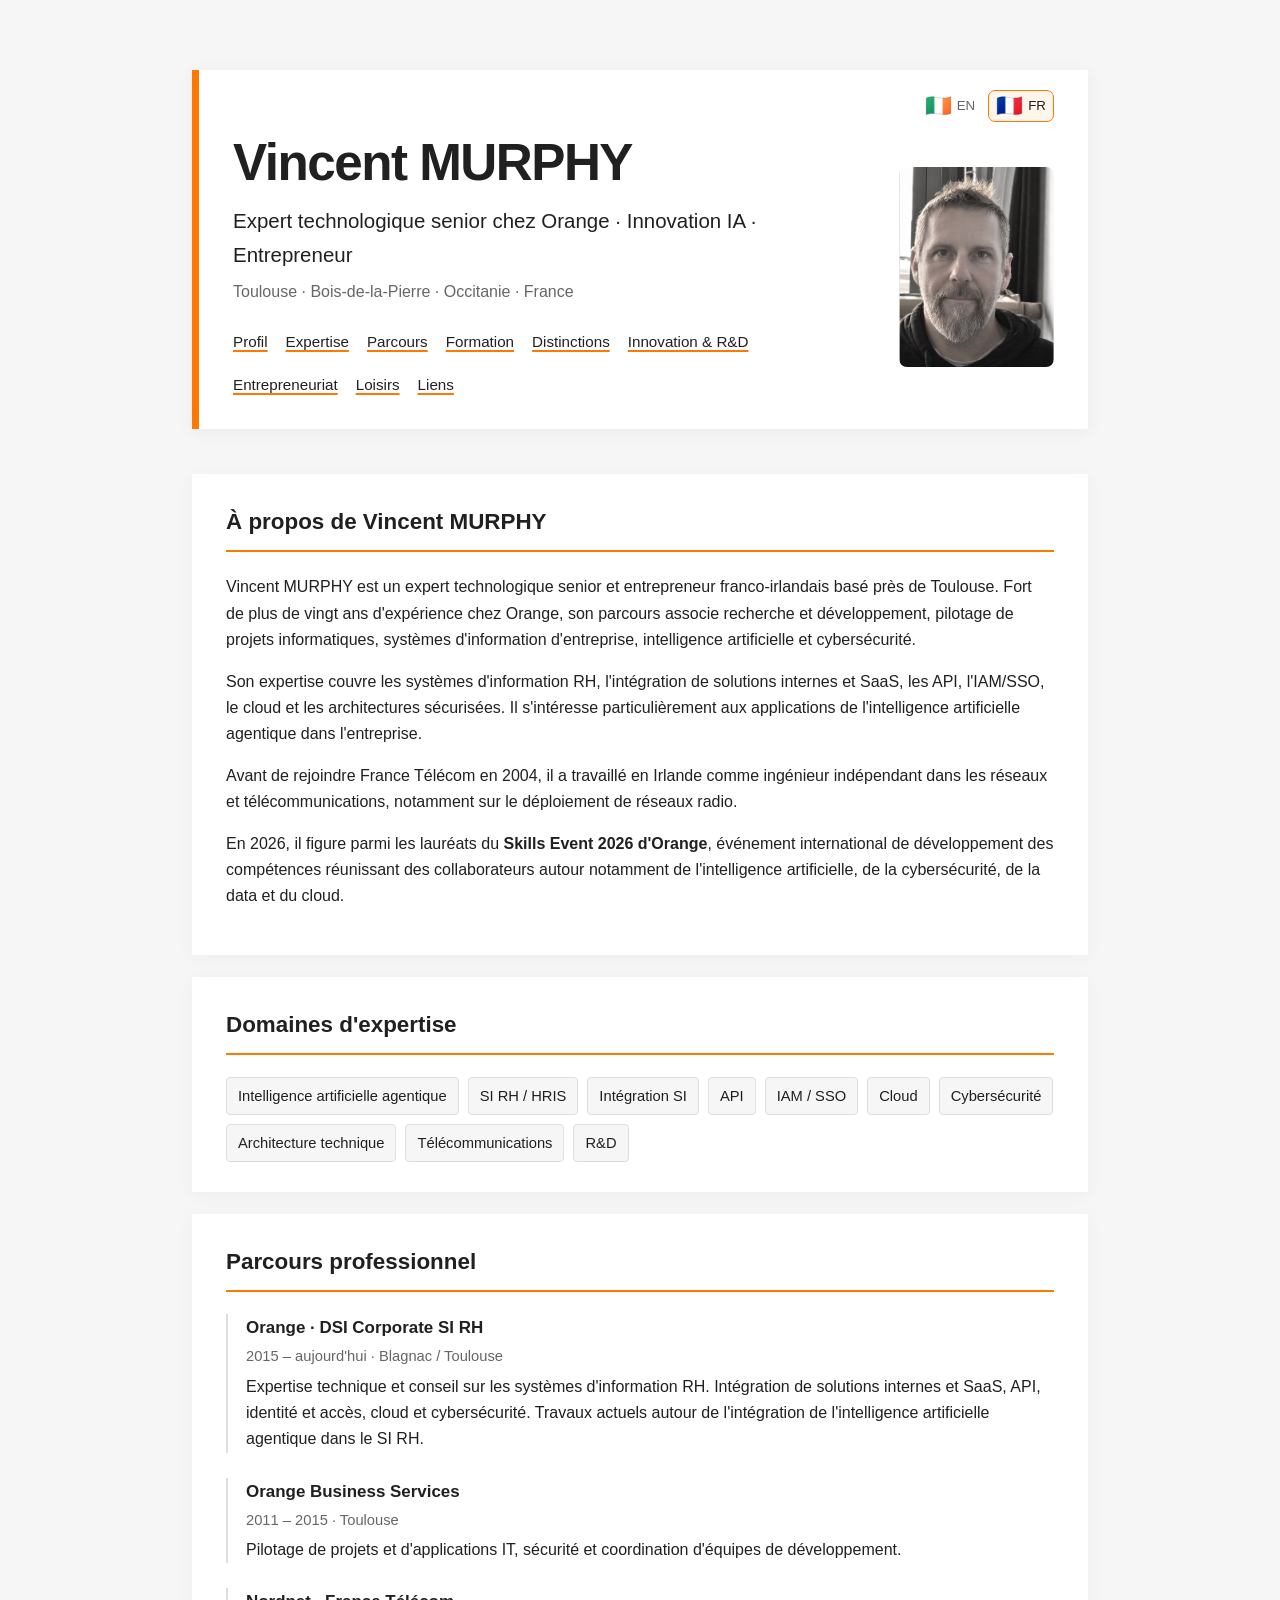
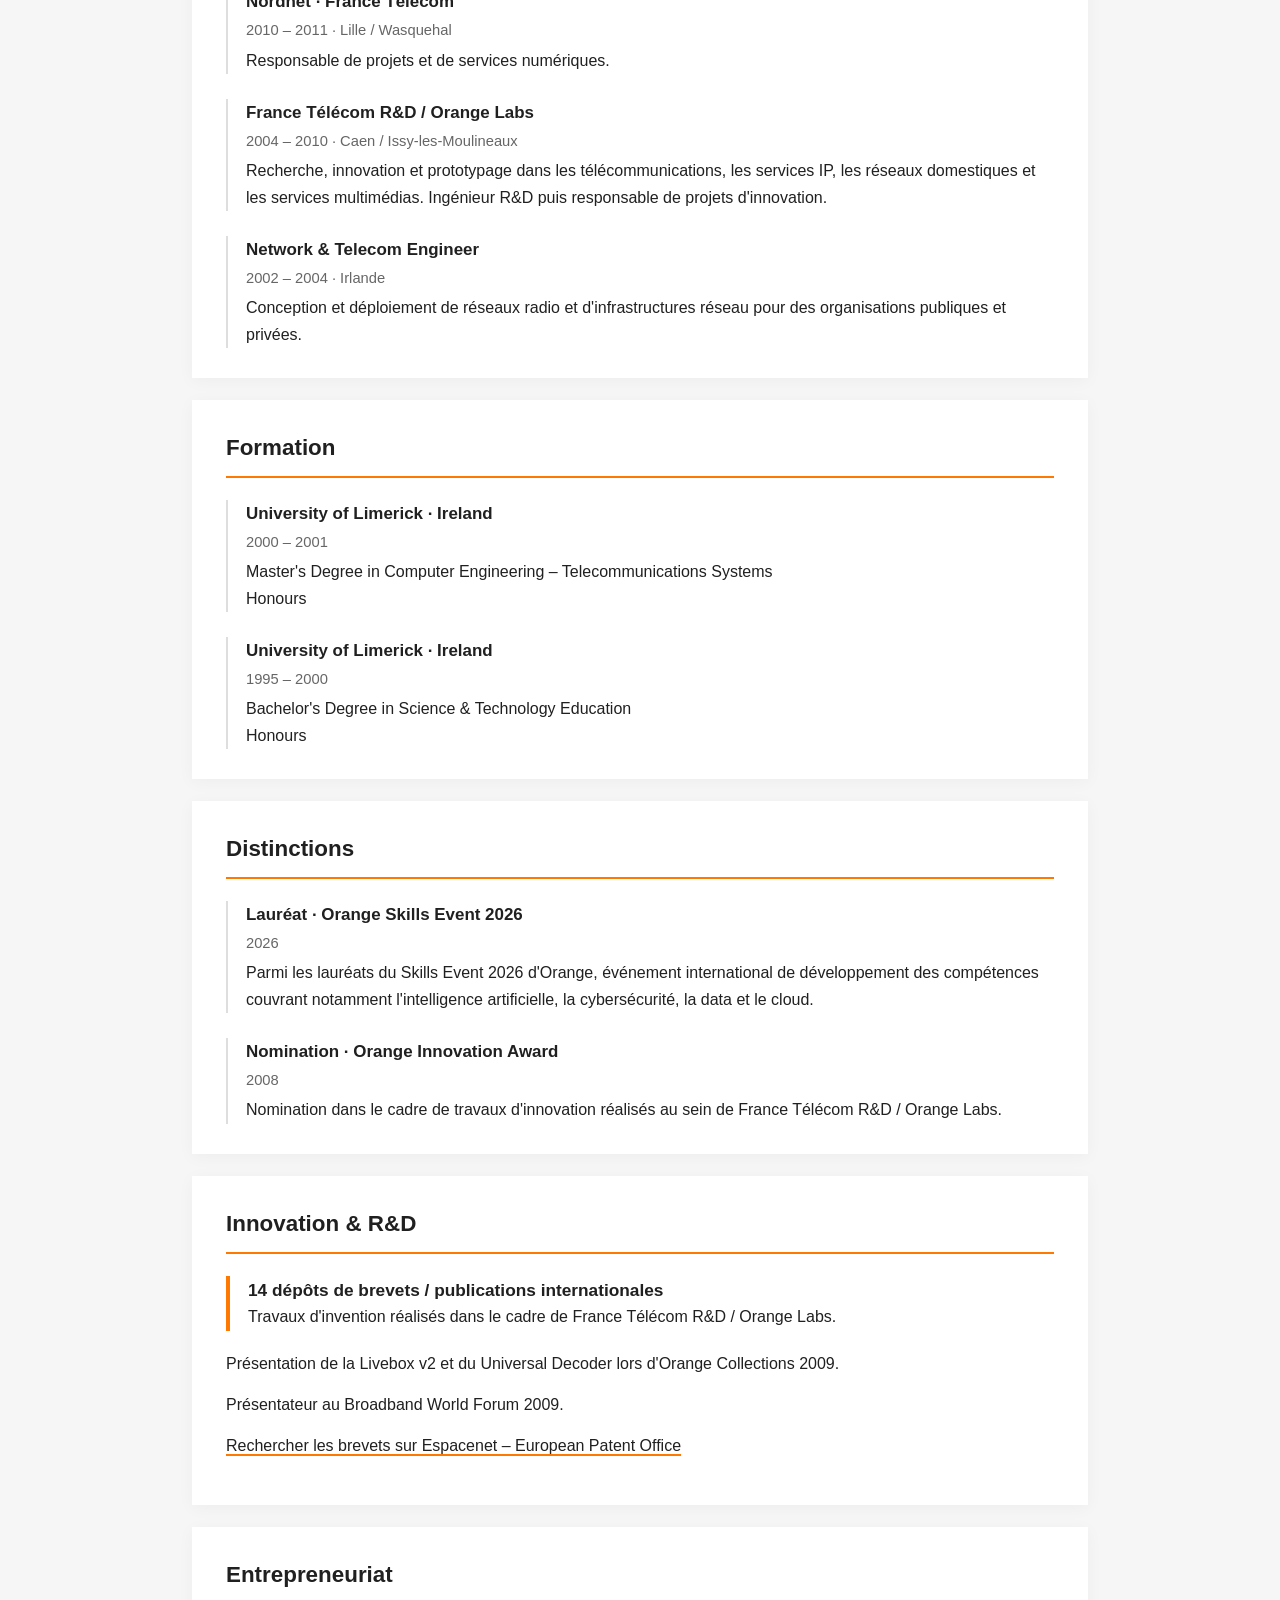
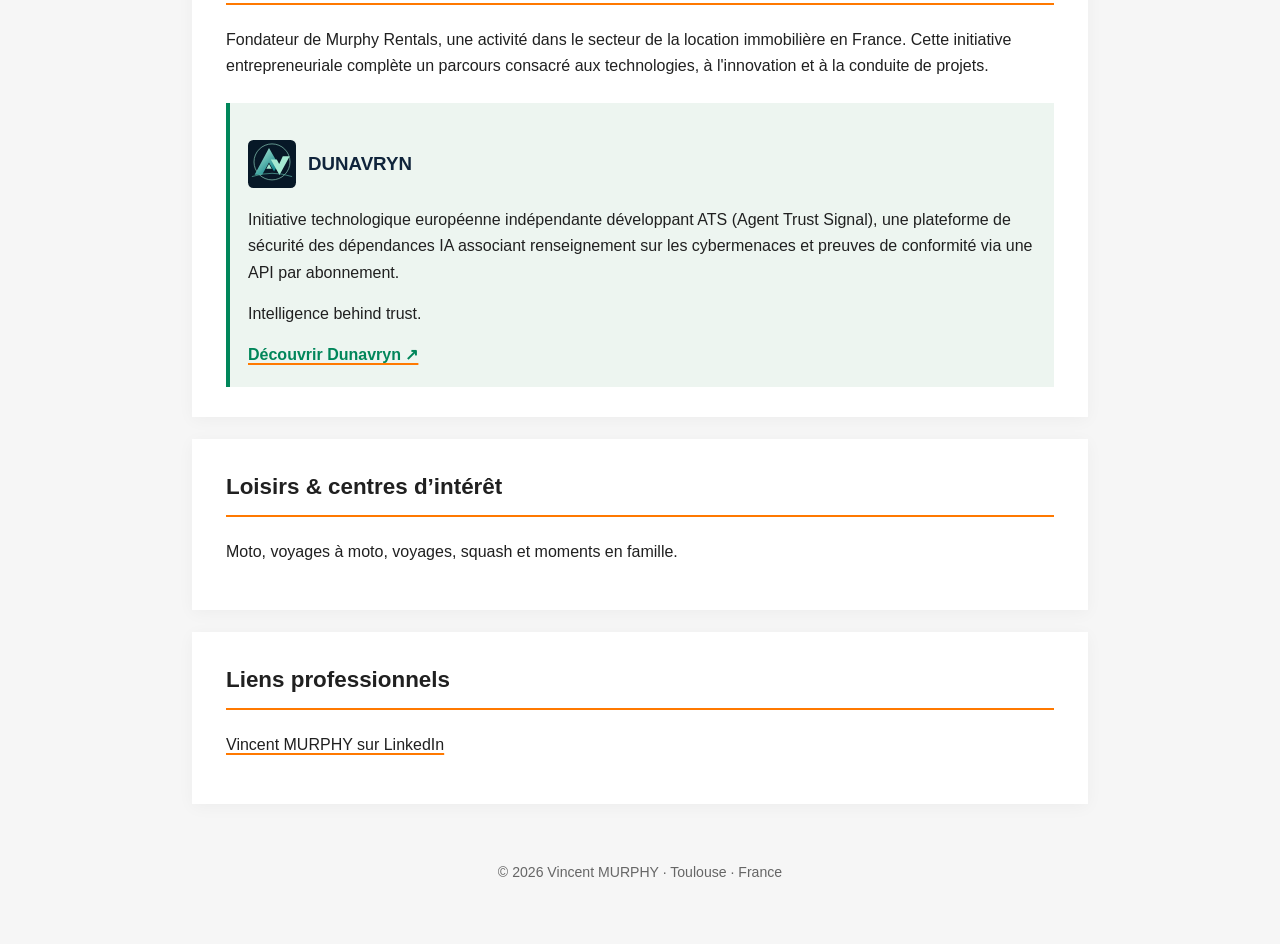
==== commit 42e0a06d: "Rebrand Ardveil to Dunavryn — index.html" ====
--- a/index.html
+++ b/index.html
@@ -84,14 +84,14 @@
 <section id="formation"><h2 data-i18n="educationTitle">Formation</h2><div class="timeline-item"><strong>University of Limerick · Ireland</strong><span class="date">2000 – 2001</span>Master's Degree in Computer Engineering – Telecommunications Systems<br>Honours</div><div class="timeline-item"><strong>University of Limerick · Ireland</strong><span class="date">1995 – 2000</span>Bachelor's Degree in Science &amp; Technology Education<br>Honours</div></section>
 <section id="distinctions"><h2 data-i18n="awardsTitle">Distinctions</h2><div class="timeline-item"><strong data-i18n="award1Title">Lauréat · Orange Skills Event 2026</strong><span class="date">2026</span><span data-i18n="award1">Parmi les lauréats du Skills Event 2026 d'Orange, événement international de développement des compétences couvrant notamment l'intelligence artificielle, la cybersécurité, la data et le cloud.</span></div><div class="timeline-item"><strong data-i18n="award2Title">Nomination · Orange Innovation Award</strong><span class="date">2008</span><span data-i18n="award2">Nomination dans le cadre de travaux d'innovation réalisés au sein de France Télécom R&amp;D / Orange Labs.</span></div></section>
 <section id="innovation"><h2 data-i18n="innovationTitle">Innovation &amp; R&amp;D</h2><div class="highlight"><strong data-i18n="patentTitle">14 dépôts de brevets / publications internationales</strong><p data-i18n="patentText">Travaux d'invention réalisés dans le cadre de France Télécom R&amp;D / Orange Labs.</p></div><p data-i18n="innovation1">Présentation de la Livebox v2 et du Universal Decoder lors d'Orange Collections 2009.</p><p data-i18n="innovation2">Présentateur au Broadband World Forum 2009.</p><p><a href="https://worldwide.espacenet.com/" target="_blank" rel="noopener noreferrer" data-i18n="patentLink">Rechercher les brevets sur Espacenet – European Patent Office</a></p></section>
-<section id="entrepreneuriat"><h2 data-i18n="entrepreneurTitle">Entrepreneuriat</h2><p data-i18n="entrepreneurText">Fondateur de Murphy Rentals, une activité dans le secteur de la location immobilière en France. Cette initiative entrepreneuriale complète un parcours consacré aux technologies, à l'innovation et à la conduite de projets.</p><div style="border-left:4px solid #00865a;padding:18px;margin-top:24px;background:#edf5f0"><h3 style="color:#00865a">Ardveil</h3><p data-i18n="agentTrustText">Initiative technologique européenne indépendante développant ATS (Agent Trust Signal), une plateforme de sécurité des dépendances IA associant renseignement sur les cybermenaces et preuves de conformité via une API par abonnement.</p><p>One API. A connected ecosystem. Collective cyber resilience.</p><a style="color:#00865a;font-weight:600" href="agent-trust-corporate/" data-i18n="agentTrustLink">Découvrir Ardveil ↗</a></div></section>
+<section id="entrepreneuriat"><h2 data-i18n="entrepreneurTitle">Entrepreneuriat</h2><p data-i18n="entrepreneurText">Fondateur de Murphy Rentals, une activité dans le secteur de la location immobilière en France. Cette initiative entrepreneuriale complète un parcours consacré aux technologies, à l'innovation et à la conduite de projets.</p><div style="border-left:4px solid #00865a;padding:18px;margin-top:24px;background:#edf5f0"><h3 style="color:#10243b;display:flex;align-items:center;gap:12px"><img src="agent-trust-corporate/assets/mark.svg" alt="" width="48" height="48">DUNAVRYN</h3><p data-i18n="agentTrustText">Initiative technologique européenne indépendante développant ATS (Agent Trust Signal), une plateforme de sécurité des dépendances IA associant renseignement sur les cybermenaces et preuves de conformité via une API par abonnement.</p><p>Intelligence behind trust.</p><a style="color:#00865a;font-weight:600" href="agent-trust-corporate/" data-i18n="agentTrustLink">Découvrir Dunavryn ↗</a></div></section>
 <section id="loisirs"><h2 data-i18n="hobbiesTitle">Loisirs &amp; centres d’intérêt</h2><p data-i18n="hobbiesText">Moto, voyages à moto, voyages, squash et moments en famille.</p></section>
 <section id="liens"><h2 data-i18n="linksTitle">Liens professionnels</h2><p><a href="https://www.linkedin.com/in/vincent-murphy-orange/" target="_blank" rel="me noopener noreferrer" data-i18n="linkedin">Vincent MURPHY sur LinkedIn</a></p></section>
 <footer>© 2026 Vincent MURPHY · Toulouse · France</footer>
 </div>
 <script>
 const translations={
-fr:{agentTrustText:"Initiative technologique européenne indépendante développant ATS (Agent Trust Signal), une plateforme de sécurité des dépendances IA associant renseignement sur les cybermenaces et preuves de conformité via une API par abonnement.",agentTrustLink:"Découvrir Ardveil ↗",
+fr:{agentTrustText:"Initiative technologique européenne indépendante développant ATS (Agent Trust Signal), une plateforme de sécurité des dépendances IA associant renseignement sur les cybermenaces et preuves de conformité via une API par abonnement.",agentTrustLink:"Découvrir Dunavryn ↗",
 pageTitle:"Vincent MURPHY | Expert technologique senior, innovation IA & entrepreneuriat",description:"Vincent Murphy, expert technologique senior franco-irlandais chez Orange, spécialisé en IA, cybersécurité, SI RH et innovation. Fondateur de Murphy Rentals, près de Toulouse.",
 headline:"Expert technologique senior chez Orange · Innovation IA · Entrepreneur",navProfile:"Profil",navExpertise:"Expertise",navCareer:"Parcours",navEducation:"Formation",navAwards:"Distinctions",navInnovation:"Innovation & R&D",navEntrepreneur:"Entrepreneuriat",navHobbies:"Loisirs",navLinks:"Liens",
 profileTitle:"À propos de Vincent MURPHY",profile1:"Vincent MURPHY est un expert technologique senior et entrepreneur franco-irlandais basé près de Toulouse. Fort de plus de vingt ans d'expérience chez Orange, son parcours associe recherche et développement, pilotage de projets informatiques, systèmes d'information d'entreprise, intelligence artificielle et cybersécurité.",profile2:"Son expertise couvre les systèmes d'information RH, l'intégration de solutions internes et SaaS, les API, l'IAM/SSO, le cloud et les architectures sécurisées. Il s'intéresse particulièrement aux applications de l'intelligence artificielle agentique dans l'entreprise.",profile3:"Avant de rejoindre France Télécom en 2004, il a travaillé en Irlande comme ingénieur indépendant dans les réseaux et télécommunications, notamment sur le déploiement de réseaux radio.",profile4:"En 2026, il figure parmi les lauréats du <strong>Skills Event 2026 d'Orange</strong>, événement international de développement des compétences réunissant des collaborateurs autour notamment de l'intelligence artificielle, de la cybersécurité, de la data et du cloud.",
@@ -99,7 +99,7 @@
 careerTitle:"Parcours professionnel",job1Date:"2015 – aujourd'hui · Blagnac / Toulouse",job1:"Expertise technique et conseil sur les systèmes d'information RH. Intégration de solutions internes et SaaS, API, identité et accès, cloud et cybersécurité. Travaux actuels autour de l'intégration de l'intelligence artificielle agentique dans le SI RH.",job2:"Pilotage de projets et d'applications IT, sécurité et coordination d'équipes de développement.",job3:"Responsable de projets et de services numériques.",job4:"Recherche, innovation et prototypage dans les télécommunications, les services IP, les réseaux domestiques et les services multimédias. Ingénieur R&D puis responsable de projets d'innovation.",job5Date:"2002 – 2004 · Irlande",job5:"Conception et déploiement de réseaux radio et d'infrastructures réseau pour des organisations publiques et privées.",
 educationTitle:"Formation",awardsTitle:"Distinctions",award1Title:"Lauréat · Orange Skills Event 2026",award1:"Parmi les lauréats du Skills Event 2026 d'Orange, événement international de développement des compétences couvrant notamment l'intelligence artificielle, la cybersécurité, la data et le cloud.",award2Title:"Nomination · Orange Innovation Award",award2:"Nomination dans le cadre de travaux d'innovation réalisés au sein de France Télécom R&D / Orange Labs.",innovationTitle:"Innovation & R&D",patentTitle:"14 dépôts de brevets / publications internationales",patentText:"Travaux d'invention réalisés dans le cadre de France Télécom R&D / Orange Labs.",innovation1:"Présentation de la Livebox v2 et du Universal Decoder lors d'Orange Collections 2009.",innovation2:"Présentateur au Broadband World Forum 2009.",patentLink:"Rechercher les brevets sur Espacenet – European Patent Office",entrepreneurTitle:"Entrepreneuriat",entrepreneurText:"Fondateur de Murphy Rentals, une activité dans le secteur de la location immobilière en France. Cette initiative entrepreneuriale complète un parcours consacré aux technologies, à l'innovation et à la conduite de projets.",hobbiesTitle:"Loisirs & centres d’intérêt",hobbiesText:"Moto, voyages à moto, voyages, squash et moments en famille.",linksTitle:"Liens professionnels",linkedin:"Vincent MURPHY sur LinkedIn"
 },
-en:{agentTrustText:"An independent European technology initiative developing ATS (Agent Trust Signal), an AI dependency security platform combining security intelligence and compliance evidence through a subscription-based API.",agentTrustLink:"Discover Ardveil ↗",
+en:{agentTrustText:"An independent European technology initiative developing ATS (Agent Trust Signal), an AI dependency security platform combining security intelligence and compliance evidence through a subscription-based API.",agentTrustLink:"Discover Dunavryn ↗",
 pageTitle:"Vincent MURPHY | Senior Technology Expert, AI Innovator & Entrepreneur",description:"Vincent Murphy, Franco-Irish senior technology expert at Orange, specialising in AI, cybersecurity, enterprise HR systems and innovation. Founder of Murphy Rentals near Toulouse, France.",
 headline:"Senior Technology Expert at Orange · AI Innovator · Entrepreneur",navProfile:"Profile",navExpertise:"Expertise",navCareer:"Career",navEducation:"Education",navAwards:"Awards",navInnovation:"Innovation & R&D",navEntrepreneur:"Entrepreneurship",navHobbies:"Hobbies",navLinks:"Links",
 profileTitle:"About Vincent MURPHY",profile1:"Vincent MURPHY is a Franco-Irish senior technology expert and entrepreneur based near Toulouse, France. With over 20 years of experience at Orange, his career spans research and development, IT project leadership, enterprise information systems, artificial intelligence and cybersecurity.",profile2:"His expertise covers HR information systems, internal and SaaS integrations, APIs, IAM/SSO, cloud and secure architectures. He has a particular interest in enterprise applications of agentic artificial intelligence.",profile3:"Before joining France Télécom in 2004, he worked in Ireland as an independent network and telecommunications engineer, notably deploying radio networks.",profile4:"In 2026, he was among the award recipients at <strong>Orange's Skills Event 2026</strong>, an international skills development event focused on areas including artificial intelligence, cybersecurity, data and cloud technologies.",
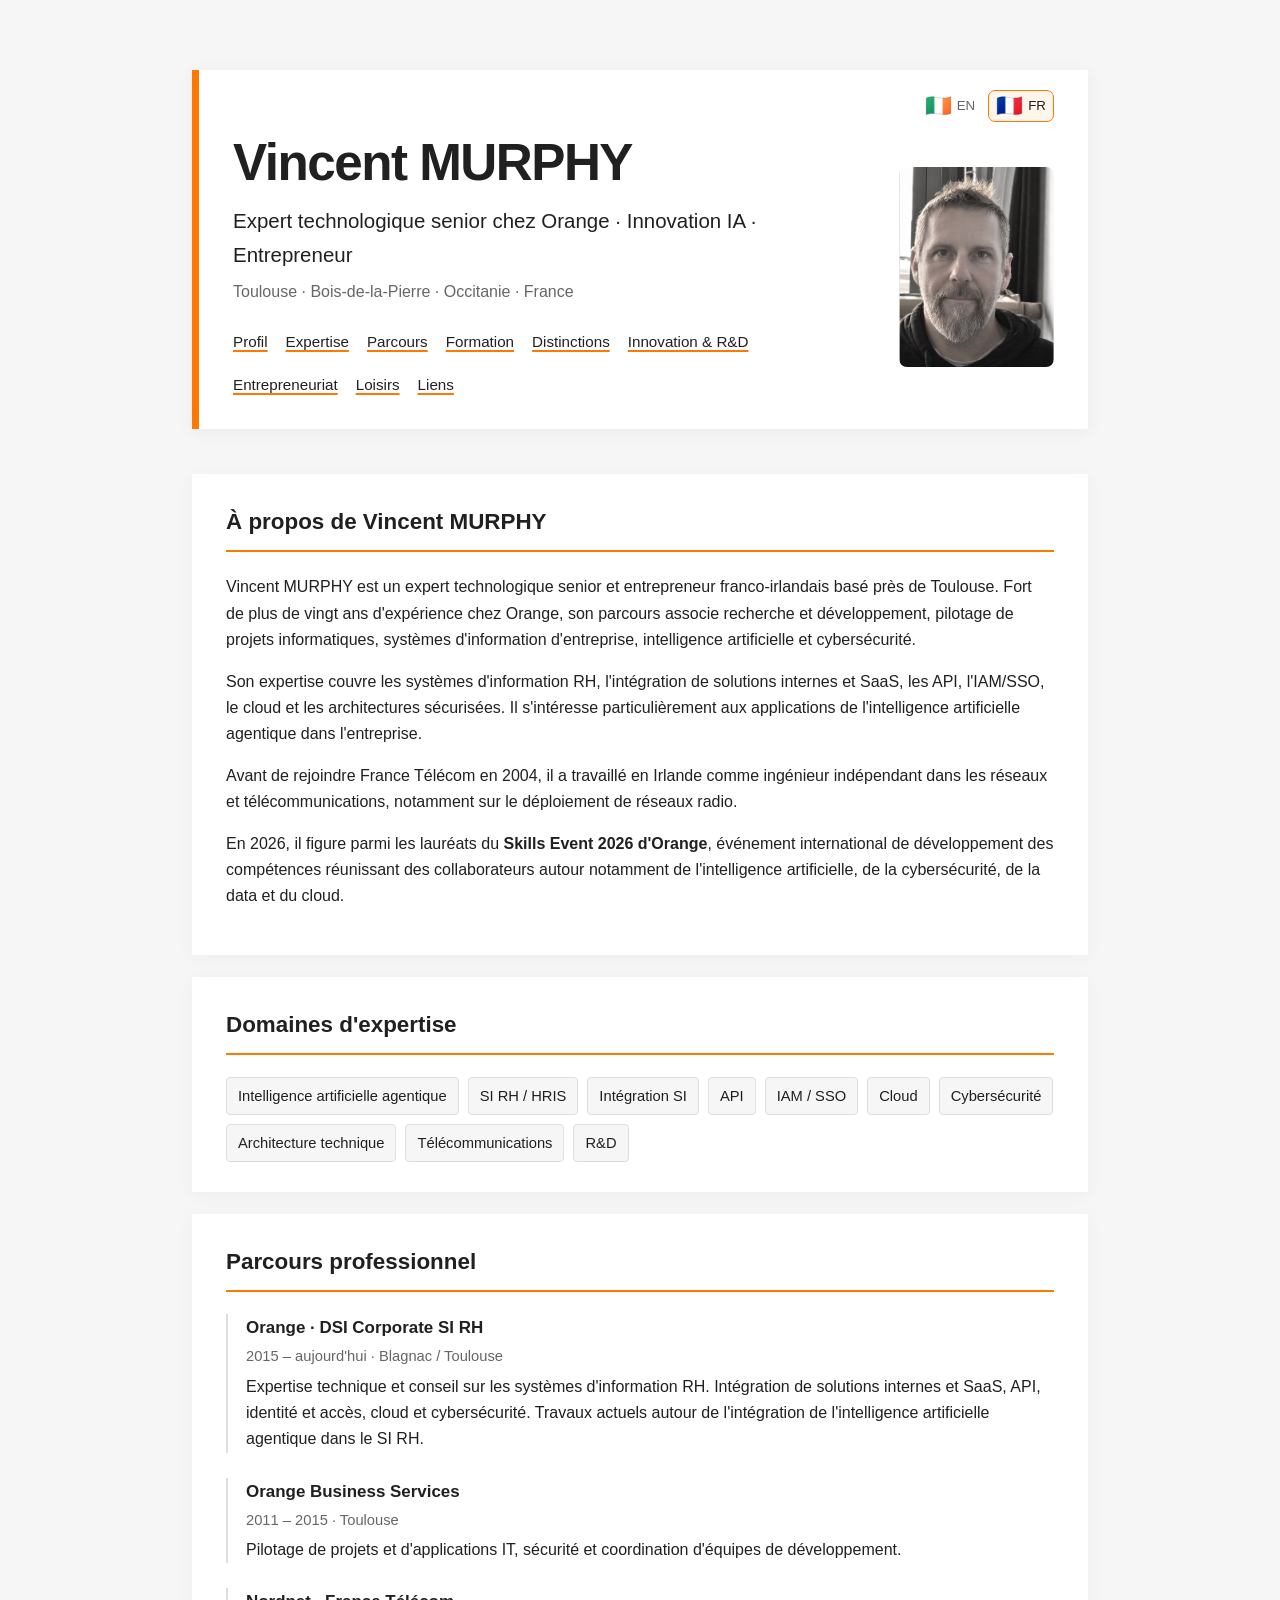
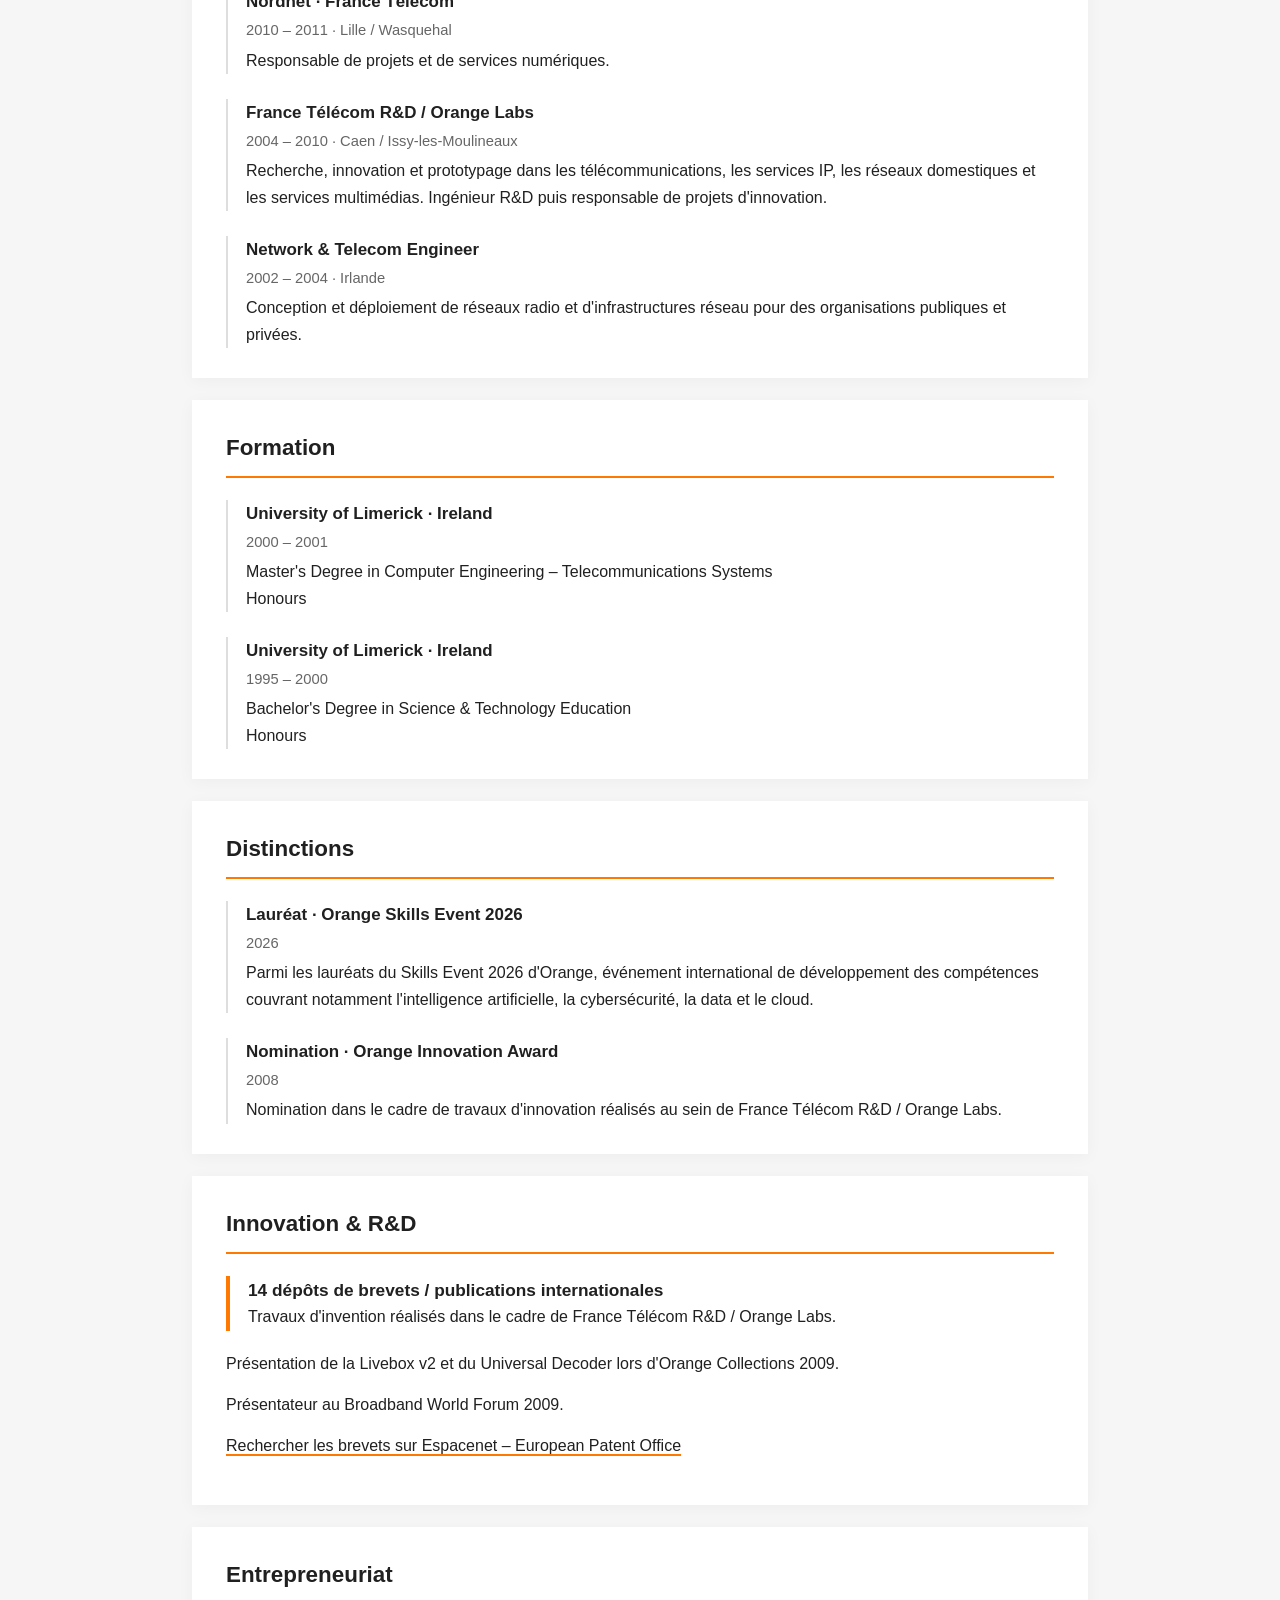
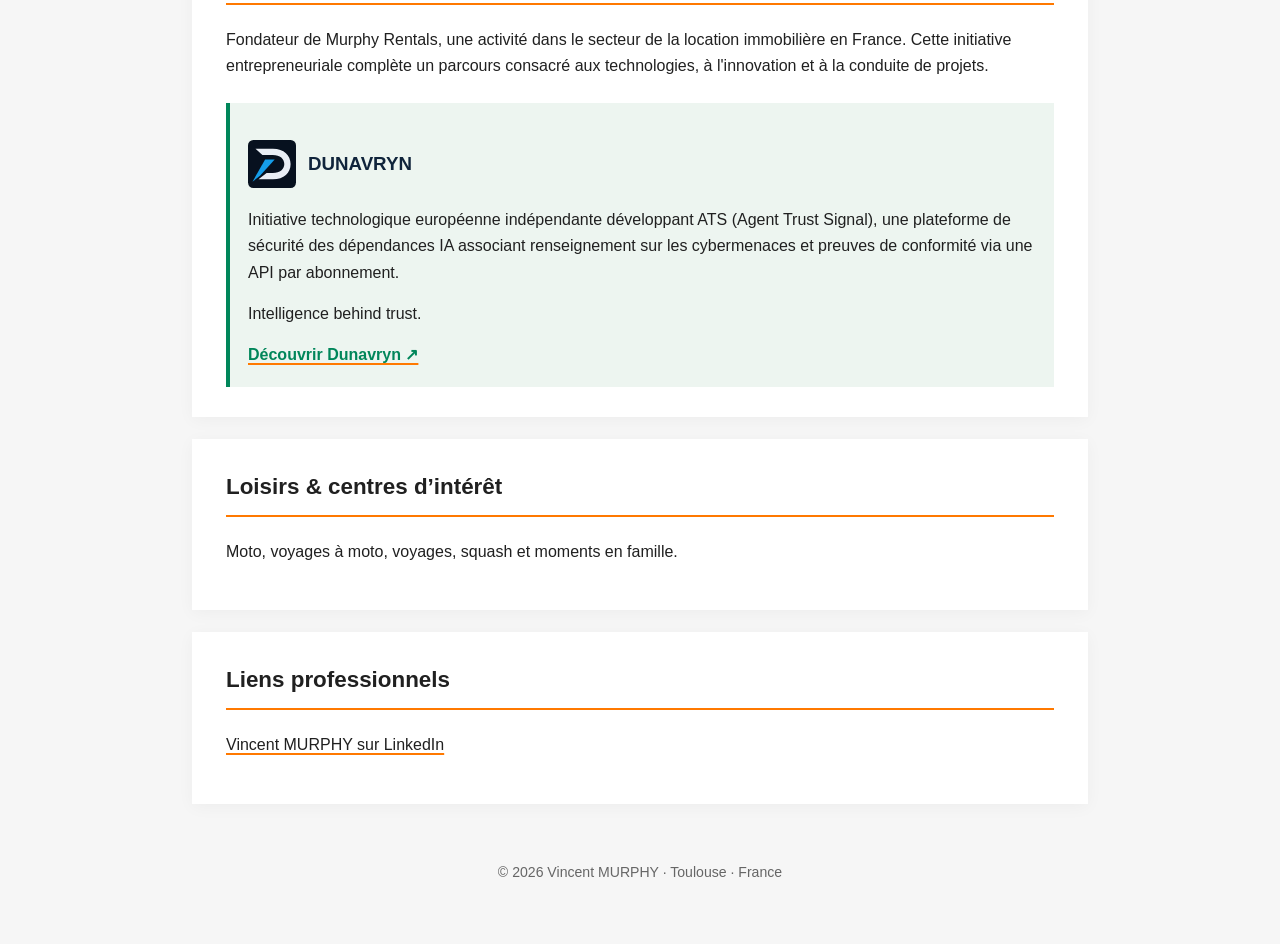
==== commit 3fd838af: "Reference new Dunavryn logo asset" ====
--- a/index.html
+++ b/index.html
@@ -84,7 +84,7 @@
 <section id="formation"><h2 data-i18n="educationTitle">Formation</h2><div class="timeline-item"><strong>University of Limerick · Ireland</strong><span class="date">2000 – 2001</span>Master's Degree in Computer Engineering – Telecommunications Systems<br>Honours</div><div class="timeline-item"><strong>University of Limerick · Ireland</strong><span class="date">1995 – 2000</span>Bachelor's Degree in Science &amp; Technology Education<br>Honours</div></section>
 <section id="distinctions"><h2 data-i18n="awardsTitle">Distinctions</h2><div class="timeline-item"><strong data-i18n="award1Title">Lauréat · Orange Skills Event 2026</strong><span class="date">2026</span><span data-i18n="award1">Parmi les lauréats du Skills Event 2026 d'Orange, événement international de développement des compétences couvrant notamment l'intelligence artificielle, la cybersécurité, la data et le cloud.</span></div><div class="timeline-item"><strong data-i18n="award2Title">Nomination · Orange Innovation Award</strong><span class="date">2008</span><span data-i18n="award2">Nomination dans le cadre de travaux d'innovation réalisés au sein de France Télécom R&amp;D / Orange Labs.</span></div></section>
 <section id="innovation"><h2 data-i18n="innovationTitle">Innovation &amp; R&amp;D</h2><div class="highlight"><strong data-i18n="patentTitle">14 dépôts de brevets / publications internationales</strong><p data-i18n="patentText">Travaux d'invention réalisés dans le cadre de France Télécom R&amp;D / Orange Labs.</p></div><p data-i18n="innovation1">Présentation de la Livebox v2 et du Universal Decoder lors d'Orange Collections 2009.</p><p data-i18n="innovation2">Présentateur au Broadband World Forum 2009.</p><p><a href="https://worldwide.espacenet.com/" target="_blank" rel="noopener noreferrer" data-i18n="patentLink">Rechercher les brevets sur Espacenet – European Patent Office</a></p></section>
-<section id="entrepreneuriat"><h2 data-i18n="entrepreneurTitle">Entrepreneuriat</h2><p data-i18n="entrepreneurText">Fondateur de Murphy Rentals, une activité dans le secteur de la location immobilière en France. Cette initiative entrepreneuriale complète un parcours consacré aux technologies, à l'innovation et à la conduite de projets.</p><div style="border-left:4px solid #00865a;padding:18px;margin-top:24px;background:#edf5f0"><h3 style="color:#10243b;display:flex;align-items:center;gap:12px"><img src="agent-trust-corporate/assets/mark.svg" alt="" width="48" height="48">DUNAVRYN</h3><p data-i18n="agentTrustText">Initiative technologique européenne indépendante développant ATS (Agent Trust Signal), une plateforme de sécurité des dépendances IA associant renseignement sur les cybermenaces et preuves de conformité via une API par abonnement.</p><p>Intelligence behind trust.</p><a style="color:#00865a;font-weight:600" href="agent-trust-corporate/" data-i18n="agentTrustLink">Découvrir Dunavryn ↗</a></div></section>
+<section id="entrepreneuriat"><h2 data-i18n="entrepreneurTitle">Entrepreneuriat</h2><p data-i18n="entrepreneurText">Fondateur de Murphy Rentals, une activité dans le secteur de la location immobilière en France. Cette initiative entrepreneuriale complète un parcours consacré aux technologies, à l'innovation et à la conduite de projets.</p><div style="border-left:4px solid #00865a;padding:18px;margin-top:24px;background:#edf5f0"><h3 style="color:#10243b;display:flex;align-items:center;gap:12px"><img src="agent-trust-corporate/assets/dunavryn-mark.svg" alt="" width="48" height="48">DUNAVRYN</h3><p data-i18n="agentTrustText">Initiative technologique européenne indépendante développant ATS (Agent Trust Signal), une plateforme de sécurité des dépendances IA associant renseignement sur les cybermenaces et preuves de conformité via une API par abonnement.</p><p>Intelligence behind trust.</p><a style="color:#00865a;font-weight:600" href="agent-trust-corporate/" data-i18n="agentTrustLink">Découvrir Dunavryn ↗</a></div></section>
 <section id="loisirs"><h2 data-i18n="hobbiesTitle">Loisirs &amp; centres d’intérêt</h2><p data-i18n="hobbiesText">Moto, voyages à moto, voyages, squash et moments en famille.</p></section>
 <section id="liens"><h2 data-i18n="linksTitle">Liens professionnels</h2><p><a href="https://www.linkedin.com/in/vincent-murphy-orange/" target="_blank" rel="me noopener noreferrer" data-i18n="linkedin">Vincent MURPHY sur LinkedIn</a></p></section>
 <footer>© 2026 Vincent MURPHY · Toulouse · France</footer>
